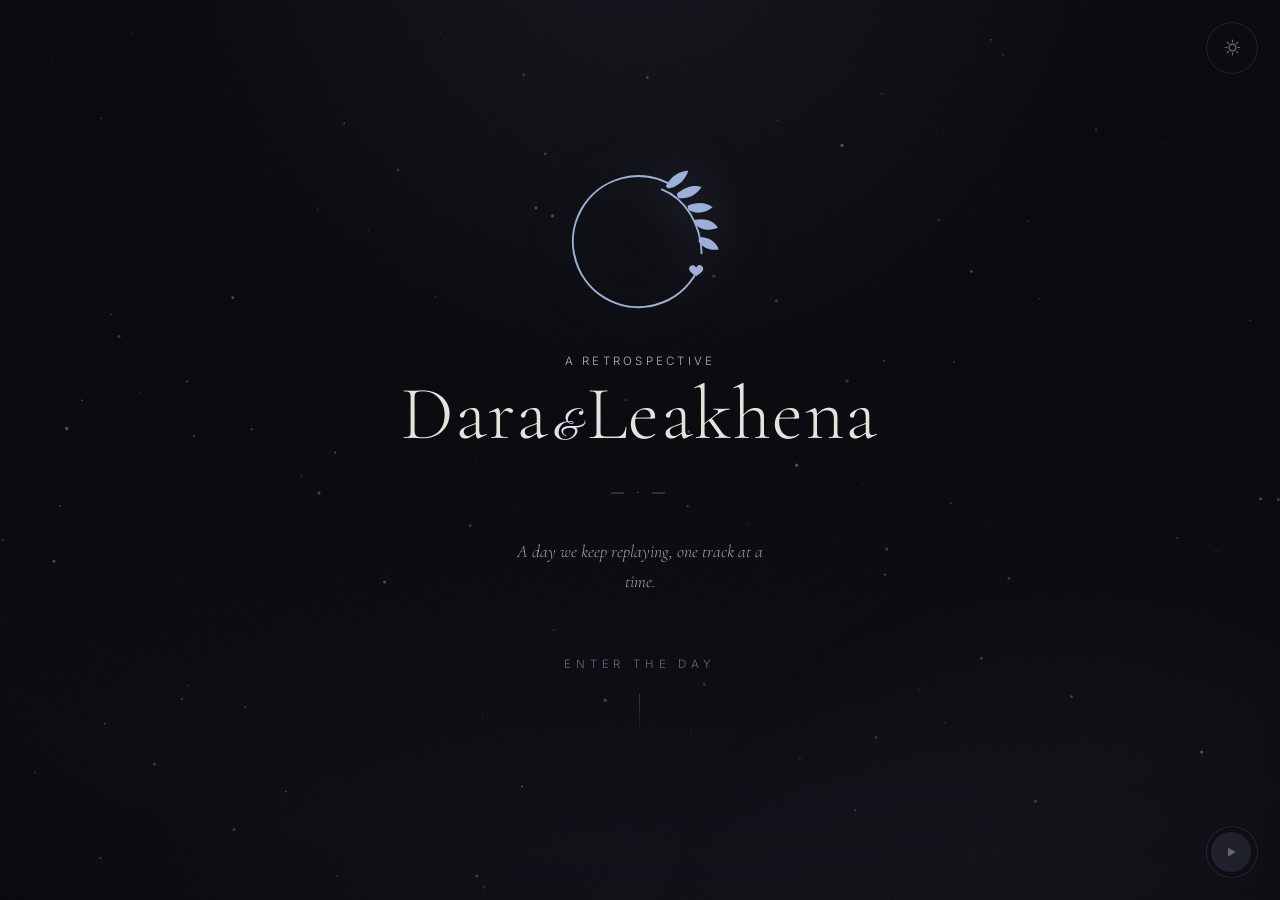
==== studio/index.html @ ae5f7625 "Serve the studio at the clean /studio path - studio/index.html + router support: daraleakhena.com/st" ====
<!DOCTYPE html>
<html lang="en">
<head>
  <meta charset="UTF-8">
  <meta name="viewport" content="width=device-width, initial-scale=1.0">
  <title>Dara &amp; Leakhena — A Wedding Retrospective</title>
  <meta name="description" content="An interactive retrospective of our wedding day — with its own soundtrack.">
  <link rel="preconnect" href="https://fonts.googleapis.com">
  <link rel="preconnect" href="https://fonts.gstatic.com" crossorigin>
  <link href="https://fonts.googleapis.com/css2?family=Cormorant+Garamond:ital,wght@0,300;0,400;0,600;1,400&family=Inter:wght@300;400;500&display=swap" rel="stylesheet">
  <link rel="stylesheet" href="/css/main.css">
  <link rel="icon" href="data:image/svg+xml,<svg xmlns='http://www.w3.org/2000/svg' viewBox='0 0 100 100'><text y='0.9em' font-size='90'>♫</text></svg>">
  <script>
    // apply the saved theme before first paint to avoid a flash
    try {
      const t = localStorage.getItem('dl-theme');
      if (t) document.documentElement.dataset.theme = t;
    } catch {}
  </script>
</head>
<body data-view="office">
  <canvas id="ambient" aria-hidden="true"></canvas>
  <div class="atmosphere" aria-hidden="true">
    <div class="grain"></div>
    <div class="vignette"></div>
  </div>

  <button class="site-theme-toggle" id="theme-toggle" aria-label="Toggle day and night" title="day / night">
    <svg class="st-icon st-sun" viewBox="0 0 24 24" fill="none" stroke="currentColor" stroke-width="1.5" stroke-linecap="round">
      <circle cx="12" cy="12" r="4.2"/>
      <path d="M12 2.8v2.4M12 18.8v2.4M2.8 12h2.4M18.8 12h2.4M5.4 5.4l1.7 1.7M16.9 16.9l1.7 1.7M18.6 5.4l-1.7 1.7M7.1 16.9l-1.7 1.7"/>
    </svg>
    <svg class="st-icon st-moon" viewBox="0 0 24 24" fill="none" stroke="currentColor" stroke-width="1.5" stroke-linecap="round" stroke-linejoin="round">
      <path d="M20 14.5A8.5 8.5 0 0 1 9.5 4a8.5 8.5 0 1 0 10.5 10.5z"/>
    </svg>
  </button>

  <header class="site-head" id="site-head"></header>

  <main id="view" class="view"></main>

  <div id="player-root"></div>

  <script type="module" src="/js/app.js"></script>
</body>
</html>
---- css/main.css ----
/* =========================================================
   Dara & Leakhena — a wedding retrospective
   Styled after "a quiet room": dark, atmospheric, starlit.
   The music toggle is a capsule in the corner, not a bar.
   ========================================================= */

:root {
  --bg:        #08080c;
  --bg-soft:   #0e0e15;
  --ink:       #e7e4de;
  --ink-dim:   #a29fb0;
  --ink-faint: #6b6879;
  --glow:      #9db0d8;   /* dusty periwinkle — retinted per track by js */
  --glow-warm: #c9a9c8;   /* faded violet */
  --brand:     #9db0d8;   /* the monogram's colour on this theme */
  --line:      rgba(157, 176, 216, 0.14);

  --serif: "Cormorant Garamond", Georgia, "Times New Roman", serif;
  --sans:  "Inter", -apple-system, BlinkMacSystemFont, "Segoe UI", sans-serif;
  --script: "Great Vibes", cursive;

  --measure: 40rem;
  --ease: cubic-bezier(0.22, 0.61, 0.36, 1);
}

:root { color-scheme: dark; }

@font-face {
  /* self-hosted so the monogram never depends on an external fetch */
  font-family: "Great Vibes";
  font-style: normal;
  font-weight: 400;
  font-display: swap;
  src: url("../media/fonts/great-vibes.woff2") format("woff2");
}

/* ---------------------------------------------------------
   Light theme — the day at daybreak.
   --------------------------------------------------------- */
html[data-theme="light"] {
  color-scheme: light;
  --bg:        #f4f2ed;
  --bg-soft:   #ecd9d90d;
  --ink:       #26242e;
  --ink-dim:   #4d4b59;
  --ink-faint: #8b8899;
  --glow:      #5b6690;
  --glow-warm: #966b95;
  --brand:     #5b6690;
  --line:      rgba(74, 84, 124, 0.18);
}
html[data-theme="light"] body {
  background:
    radial-gradient(ellipse 100% 60% at 50% 100%, #e7e4ef 0%, #efede7 42%, var(--bg) 100%)
      fixed,
    var(--bg);
}
html[data-theme="light"] body::before {
  background:
    radial-gradient(60vw 60vw at 50% -10%, rgba(91, 102, 144, 0.07), transparent 70%),
    radial-gradient(50vw 50vw at 85% 110%, rgba(150, 107, 149, 0.06), transparent 70%);
}
html[data-theme="light"] #ambient { opacity: 0.5; }
html[data-theme="light"] .grain { opacity: 0.03; }
html[data-theme="light"] .vignette {
  background: radial-gradient(130% 110% at 50% 34%, transparent 55%, rgba(88, 92, 128, 0.13) 100%);
}
html[data-theme="light"] .skiper-toggle,
html[data-theme="light"] .site-theme-toggle {
  background: rgba(255, 255, 255, 0.65);
}
html[data-theme="light"] .sk-knob { background: rgba(91, 102, 144, 0.12); }
html[data-theme="light"] .sk-knob[aria-pressed="true"] { background: rgba(91, 102, 144, 0.2); }
html[data-theme="light"] .sk-mini:hover { background: rgba(91, 102, 144, 0.12); }
html[data-theme="light"] .sk-list { background: rgba(255, 255, 255, 0.85); }
html[data-theme="light"] .sk-li:hover { background: rgba(91, 102, 144, 0.1); }

* { box-sizing: border-box; margin: 0; padding: 0; }

html { scroll-behavior: smooth; }

body {
  background:
    radial-gradient(ellipse 100% 60% at 50% 100%, #100f17 0%, #0a0a10 42%, var(--bg) 100%)
      fixed,
    var(--bg);
  color: var(--ink);
  font-family: var(--sans);
  font-weight: 300;
  line-height: 1.75;
  letter-spacing: 0.01em;
  min-height: 100vh;
  -webkit-font-smoothing: antialiased;
  text-rendering: optimizeLegibility;
  overflow-x: hidden;
}

/* Starfield canvas sits behind everything */
#ambient {
  position: fixed;
  inset: 0;
  width: 100%;
  height: 100%;
  z-index: 0;
  pointer-events: none;
  opacity: 0.62;
}

/* A slow radial breath of light behind content */
body::before {
  content: "";
  position: fixed;
  inset: 0;
  z-index: 0;
  pointer-events: none;
  background:
    radial-gradient(60vw 60vw at 50% -10%, rgba(157,176,216,0.08), transparent 70%),
    radial-gradient(50vw 50vw at 85% 110%, rgba(201,169,200,0.06), transparent 70%);
}

/* ---------------------------------------------------------
   Immersion — film grain, vignette
   --------------------------------------------------------- */
.atmosphere {
  position: fixed;
  inset: 0;
  z-index: 3;
  pointer-events: none;
}
.grain {
  position: absolute;
  inset: -50%;
  background-image: url("data:image/svg+xml,%3Csvg xmlns='http://www.w3.org/2000/svg' width='160' height='160'%3E%3Cfilter id='n'%3E%3CfeTurbulence type='fractalNoise' baseFrequency='0.82' numOctaves='2' stitchTiles='stitch'/%3E%3C/filter%3E%3Crect width='100%25' height='100%25' filter='url(%23n)'/%3E%3C/svg%3E");
  opacity: 0.045;
  animation: grain 0.7s steps(3) infinite;
}
@keyframes grain {
  0%, 100% { transform: translate(0, 0); }
  20% { transform: translate(-6%, 4%); }
  40% { transform: translate(5%, -5%); }
  60% { transform: translate(-4%, -6%); }
  80% { transform: translate(6%, 5%); }
}
.vignette {
  position: absolute;
  inset: 0;
  background: radial-gradient(130% 110% at 50% 34%, transparent 52%, rgba(0, 0, 0, 0.55) 100%);
}

/* Day/night toggle — a small circle in the top-right corner */
.site-theme-toggle {
  position: fixed;
  right: 1.35rem;
  top: 1.35rem;
  z-index: 6;
  width: 52px;
  height: 52px;
  border-radius: 50%;
  border: 1px solid var(--line);
  background: rgba(14, 14, 21, 0.55);
  backdrop-filter: blur(9px);
  -webkit-backdrop-filter: blur(9px);
  color: var(--ink-faint);
  cursor: pointer;
  display: grid;
  place-items: center;
  transition: color 0.4s var(--ease), border-color 0.4s var(--ease), transform 0.4s var(--ease);
}
.site-theme-toggle:hover { color: var(--glow); border-color: rgba(157, 176, 216, 0.4); transform: translateY(-2px); }
.site-theme-toggle:focus-visible { outline: none; box-shadow: 0 0 0 3px rgba(157, 176, 216, 0.25); }
.st-icon { width: 19px; height: 19px; display: block; grid-area: 1 / 1; opacity: 1; transform: none; transition: opacity 0.4s var(--ease), transform 0.5s var(--ease); }
.st-moon { opacity: 0; transform: rotate(-40deg) scale(0.6); }
html[data-theme="light"] .st-sun { opacity: 0; transform: rotate(50deg) scale(0.6); }
html[data-theme="light"] .st-moon { opacity: 1; transform: none; }

/* ---------------------------------------------------------
   The music toggle — a capsule that springs open
   --------------------------------------------------------- */
.skiper-toggle {
  position: fixed;
  right: 1.35rem;
  bottom: 1.35rem;
  z-index: 6;
  height: 52px;
  width: 52px;
  padding: 6px;
  border-radius: 999px;
  border: 1px solid var(--line);
  background: rgba(14, 14, 21, 0.55);
  backdrop-filter: blur(9px);
  -webkit-backdrop-filter: blur(9px);
  cursor: pointer;
  overflow: hidden;
  display: flex;
  align-items: center;
  justify-content: flex-end;
  gap: 8px;
  transition: width 0.55s cubic-bezier(0.34, 1.42, 0.5, 1),
    border-color 0.4s var(--ease), background 0.4s var(--ease);
}
.skiper-toggle:hover,
.skiper-toggle:focus-within,
.skiper-toggle.is-open {
  width: 248px;
  border-color: rgba(157, 176, 216, 0.4);
}
.skiper-toggle.is-playing { border-color: rgba(157, 176, 216, 0.3); }

.sk-reveal { display: flex; align-items: center; gap: 5px; flex: none; opacity: 0; transform: translateX(10px); pointer-events: none; transition: opacity 0.3s var(--ease), transform 0.45s var(--ease); }
.skiper-toggle:hover .sk-reveal,
.skiper-toggle:focus-within .sk-reveal,
.skiper-toggle.is-open .sk-reveal { opacity: 1; transform: none; pointer-events: auto; transition-delay: 0.15s; }

.sk-mini {
  flex: none;
  width: 26px;
  height: 26px;
  padding: 0;
  border: 0;
  border-radius: 50%;
  background: transparent;
  color: var(--ink-faint);
  display: grid;
  place-items: center;
  cursor: pointer;
  transition: color 0.3s var(--ease), background 0.3s var(--ease);
}
.sk-mini:hover { color: var(--ink); background: rgba(157, 176, 216, 0.12); }
.sk-mini:focus-visible { outline: none; box-shadow: 0 0 0 2px rgba(157, 176, 216, 0.3); }
.sk-mini svg { width: 13px; height: 13px; display: block; }

.sk-title-wrap {
  width: 88px;
  overflow: hidden;
  white-space: nowrap;
  -webkit-mask-image: linear-gradient(90deg, transparent, #000 12%, #000 88%, transparent);
  mask-image: linear-gradient(90deg, transparent, #000 12%, #000 88%, transparent);
}
.sk-ticker { display: inline-flex; white-space: nowrap; will-change: transform; }
.sk-ticker.is-scrolling { animation: sk-ticker var(--sk-dur, 10s) linear infinite; }
.sk-title {
  display: inline-block;
  padding: 0 18px 0 8px;
  font-size: 0.7rem;
  letter-spacing: 0.14em;
  color: var(--ink-dim);
  white-space: nowrap;
}
@keyframes sk-ticker {
  from { transform: translateX(0); }
  to { transform: translateX(var(--sk-loop, -100px)); }
}

.sk-knob { flex: none; width: 40px; height: 40px; padding: 0; border: 0; border-radius: 50%; background: rgba(157, 176, 216, 0.12); display: grid; place-items: center; color: var(--ink-faint); cursor: pointer; transition: color 0.4s var(--ease), background 0.4s var(--ease); }
.skiper-toggle:hover .sk-knob { color: var(--ink); }
.sk-knob:focus-visible { outline: none; box-shadow: 0 0 0 2px rgba(157, 176, 216, 0.3); }
.sk-knob[aria-pressed="true"] { color: var(--glow); background: rgba(157, 176, 216, 0.2); }
.sk-play { width: 14px; height: 14px; fill: currentColor; }
.sk-knob[aria-pressed="true"] .sk-play { display: none; }
.sk-eq { display: none; align-items: center; gap: 2.5px; height: 14px; }
.sk-knob[aria-pressed="true"] .sk-eq { display: flex; }
.sk-eq i { width: 2.5px; height: 5px; border-radius: 2px; background: currentColor; animation: sk-eq 1.05s ease-in-out infinite; }
.sk-eq i:nth-child(2) { animation-delay: 0.18s; }
.sk-eq i:nth-child(3) { animation-delay: 0.36s; }
@keyframes sk-eq { 0%, 100% { height: 5px; } 50% { height: 13px; } }

/* the soundtrack list — a small glass panel beside the capsule */
.sk-list {
  position: fixed;
  right: calc(1.35rem + 52px + 0.75rem);
  bottom: 1.35rem;
  z-index: 7;
  width: min(15rem, calc(100vw - 1.35rem - 52px - 2rem));
  max-height: 17rem;
  overflow-y: auto;
  padding: 0.4rem;
  border-radius: 18px;
  border: 1px solid var(--line);
  background: rgba(14, 14, 21, 0.82);
  backdrop-filter: blur(14px);
  -webkit-backdrop-filter: blur(14px);
  opacity: 0;
  transform: translateY(10px);
  pointer-events: none;
  transition: opacity 0.35s var(--ease), transform 0.45s var(--ease);
}
.sk-list.is-open { opacity: 1; transform: none; pointer-events: auto; }
.sk-li {
  display: flex;
  align-items: center;
  gap: 0.55rem;
  width: 100%;
  padding: 0.5rem 0.65rem;
  border: 0;
  border-radius: 12px;
  background: transparent;
  color: var(--ink-dim);
  font-family: inherit;
  font-size: 0.72rem;
  letter-spacing: 0.08em;
  text-align: left;
  cursor: pointer;
  transition: color 0.3s var(--ease), background 0.3s var(--ease);
}
.sk-li:hover { color: var(--ink); background: rgba(157, 176, 216, 0.1); }
.sk-li:focus-visible { outline: none; box-shadow: 0 0 0 2px rgba(157, 176, 216, 0.3); }
.sk-li.is-current { color: var(--glow); }
.sk-li-mark { flex: none; width: 16px; font-size: 0.62rem; letter-spacing: 0.1em; color: var(--ink-faint); display: grid; place-items: center; }
.sk-li.is-current .sk-li-mark { color: var(--glow); }
.sk-li-dot { width: 5px; height: 5px; border-radius: 50%; background: currentColor; box-shadow: 0 0 8px currentColor; }
.sk-li-title { flex: 1; white-space: nowrap; overflow: hidden; text-overflow: ellipsis; }

/* ---------------------------------------------------------
   Layout
   --------------------------------------------------------- */
.wrap {
  position: relative;
  z-index: 1;
  max-width: var(--measure);
  margin: 0 auto;
  padding: clamp(2rem, 6vw, 5rem) clamp(1.5rem, 5vw, 2rem);
}
.wrap--wide { max-width: 56rem; }

/* ---------------------------------------------------------
   Header / navigation
   --------------------------------------------------------- */
.site-head {
  position: relative;
  z-index: 2;
  display: flex;
  align-items: center;
  justify-content: space-between;
  gap: 1.5rem;
  max-width: 56rem;
  margin: 0 auto;
  padding: clamp(1.5rem, 4vw, 2.5rem) clamp(1.5rem, 5vw, 2rem) 0;
  flex-wrap: wrap;
}
@media (max-width: 1080px) {
  .site-head { padding-right: calc(52px + 2.1rem); }
}
.site-head a { text-decoration: none; }

.mark {
  display: inline-flex;
  align-items: center;
  gap: 0.7rem;
  font-family: var(--serif);
  font-size: 1.25rem;
  letter-spacing: 0.04em;
  color: var(--ink);
  transition: color 0.4s var(--ease);
}
.mark:hover { color: var(--glow); }
.mark .logo-mark { flex: none; }

.nav {
  display: flex;
  gap: clamp(1rem, 3vw, 1.75rem);
  font-size: 0.82rem;
  letter-spacing: 0.14em;
  text-transform: lowercase;
}
.nav a {
  color: var(--ink-faint);
  position: relative;
  padding-bottom: 0.2rem;
  transition: color 0.4s var(--ease);
}
.nav a::after {
  content: "";
  position: absolute;
  left: 0; bottom: 0;
  width: 100%;
  height: 1px;
  background: var(--glow);
  transform: scaleX(0);
  transform-origin: left;
  transition: transform 0.5s var(--ease);
}
.nav a:hover,
.nav a.is-active { color: var(--ink); }
.nav a:hover::after,
.nav a.is-active::after { transform: scaleX(1); }

/* ---------------------------------------------------------
   Logo mark (inline SVG; swap js/ui/logo.js for the real file)
   --------------------------------------------------------- */
.logo-mark { color: var(--brand); overflow: visible; }
.home-logo {
  display: block;
  margin: 0 auto 1.8rem;
  filter: drop-shadow(0 0 26px rgba(157, 176, 216, 0.3));
}

/* ---------------------------------------------------------
   Typography
   --------------------------------------------------------- */
h1, h2, h3 {
  font-family: var(--serif);
  font-weight: 400;
  line-height: 1.15;
  letter-spacing: 0.005em;
}
.title {
  font-size: clamp(2.6rem, 8vw, 4.75rem);
  font-weight: 300;
  letter-spacing: 0.02em;
  color: var(--ink);
}
.title .amp { font-family: var(--script); font-size: 0.55em; color: var(--glow); padding: 0 0.12em; }
.subtitle {
  font-family: var(--sans);
  font-size: 0.8rem;
  letter-spacing: 0.32em;
  text-transform: uppercase;
  color: var(--ink-faint);
  margin-top: 1.25rem;
}
.lede {
  font-family: var(--serif);
  font-size: clamp(1.35rem, 3.5vw, 1.75rem);
  line-height: 1.5;
  color: var(--ink-dim);
  font-style: italic;
}
.eyebrow {
  font-size: 0.72rem;
  letter-spacing: 0.28em;
  text-transform: uppercase;
  color: var(--glow);
  opacity: 0.8;
}
p { color: var(--ink-dim); }
p + p { margin-top: 1.25rem; }
a { color: var(--glow); }

/* ---------------------------------------------------------
   Home / portal — the whole screen is the door
   --------------------------------------------------------- */
.portal {
  position: relative;
  z-index: 1;
  min-height: 100vh;
  display: flex;
  flex-direction: column;
  align-items: center;
  justify-content: center;
  text-align: center;
  padding: 2rem;
}
.splash { text-decoration: none; color: inherit; cursor: pointer; background: none; border: 0; font: inherit; }
.splash .subtitle { margin-top: 1.5rem; }
.splash-epigraph {
  margin-top: 2rem;
  font-family: var(--serif);
  font-style: italic;
  font-size: 1.1rem;
  color: var(--ink-dim);
  max-width: 34ch;
  margin-inline: auto;
}
.splash-enter {
  margin-top: 3.5rem;
  font-size: 0.72rem;
  letter-spacing: 0.42em;
  text-transform: uppercase;
  color: var(--ink-faint);
  transition: color 0.6s var(--ease), letter-spacing 0.6s var(--ease);
}
.splash-enter::after {
  content: "";
  display: block;
  width: 1px;
  height: 2.5rem;
  margin: 1.25rem auto 0;
  background: linear-gradient(var(--ink-faint), transparent);
  opacity: 0.5;
}
.splash:hover .splash-enter { color: var(--glow); letter-spacing: 0.5em; }

/* ---------------------------------------------------------
   The retrospective — chapters of the day
   --------------------------------------------------------- */
.story { position: relative; z-index: 1; max-width: 68rem; margin: 0 auto; padding: 3rem clamp(1.5rem, 5vw, 2rem) 6rem; }
.story-head { text-align: center; margin: 3rem 0 6rem; }
.story-head h2 { font-size: clamp(2.2rem, 5.5vw, 3.4rem); font-weight: 300; color: var(--ink); }
.story-lede { font-family: var(--serif); font-style: italic; color: var(--ink-dim); margin-top: 1rem; font-size: 1.05rem; }

.story-rail {
  position: fixed; right: 1.35rem; top: 50%;
  transform: translateY(-50%);
  z-index: 5;
  display: flex; flex-direction: column; gap: 0.9rem;
}
.rail-dot {
  width: 26px; height: 26px;
  display: grid; place-items: center;
  font-size: 0.55rem; letter-spacing: 0.08em;
  color: var(--ink-faint);
  border: 1px solid var(--line);
  border-radius: 50%;
  text-decoration: none;
  transition: all 0.4s var(--ease);
}
.rail-dot:hover { color: var(--ink); }
.rail-dot.is-active { border-color: var(--glow); color: var(--glow); box-shadow: 0 0 14px rgba(157, 176, 216, 0.35); }

.chapter {
  display: grid;
  grid-template-columns: minmax(260px, 5fr) 7fr;
  gap: 3.5rem;
  align-items: start;
  padding: 5rem 0;
  border-top: 1px solid var(--line);
  opacity: 0;
  transform: translateY(14px);
  transition: opacity 1.1s var(--ease), transform 1.1s var(--ease);
}
.chapter.is-in { opacity: 1; transform: none; }
.chapter:nth-child(even) .ch-text { order: 2; }

.ch-index { font-size: 0.68rem; letter-spacing: 0.28em; text-transform: uppercase; color: var(--glow); opacity: 0.85; }
.ch-title { font-size: clamp(1.8rem, 3.6vw, 2.5rem); color: var(--ink); margin: 0.7rem 0 1rem; }
.ch-line { font-family: var(--serif); font-style: italic; font-size: 1.15rem; color: var(--ink-dim); margin-bottom: 1rem; }
.ch-body { font-size: 0.95rem; color: var(--ink-faint); max-width: 44ch; }

.ch-photos {
  display: grid;
  grid-template-columns: repeat(2, 1fr);
  grid-auto-rows: 150px;
  grid-auto-flow: dense;
  gap: 0.9rem;
}
.cell {
  position: relative;
  overflow: hidden;
  background: var(--bg-soft);
  border: 1px solid var(--line);
  border-radius: 6px;
  transition: transform 0.45s var(--ease), border-color 0.45s var(--ease), box-shadow 0.45s var(--ease);
  will-change: transform;
}
.cell:hover {
  border-color: rgba(157, 176, 216, 0.45);
  box-shadow: 0 18px 50px -18px rgba(0, 0, 0, 0.8);
}
.cell-tall { grid-row: span 2; }
.cell-wide { grid-column: span 2; }
.cell img { width: 100%; height: 100%; object-fit: cover; filter: saturate(0.85) contrast(1.05); }
.cell-empty {
  height: 100%;
  display: grid; place-items: center;
  color: var(--ink-faint);
  opacity: 0.5;
  font-size: 1.4rem;
}
.cell figcaption {
  position: absolute; left: 0; right: 0; bottom: 0;
  padding: 1.6rem 0.8rem 0.6rem;
  font-size: 0.68rem;
  letter-spacing: 0.1em;
  color: var(--ink-dim);
  background: linear-gradient(to top, rgba(8, 8, 12, 0.92), transparent);
  opacity: 0;
  transition: opacity 0.35s var(--ease);
}
.cell:hover figcaption { opacity: 1; }

.story-end {
  text-align: center;
  padding: 6rem 0 2rem;
  font-family: var(--serif);
  font-style: italic;
  color: var(--ink-faint);
  font-size: 1.1rem;
}

/* ---------------------------------------------------------
   The office — the couple's back room, not on the nav
   --------------------------------------------------------- */
.office { position: relative; z-index: 1; max-width: 56rem; margin: 0 auto; padding: 3rem clamp(1.5rem, 5vw, 2rem) 6rem; }
.office-head { text-align: center; margin: 2.5rem 0 3.5rem; }
.office-head h2 { font-size: clamp(2rem, 5vw, 3rem); font-weight: 300; color: var(--ink); }

.gate {
  max-width: 22rem;
  margin: 18vh auto 0;
  text-align: center;
}
.gate input {
  width: 100%;
  margin-top: 1.5rem;
  padding: 0.85rem 1.1rem;
  font: inherit;
  font-size: 0.9rem;
  letter-spacing: 0.08em;
  color: var(--ink);
  background: var(--bg-soft);
  border: 1px solid var(--line);
  border-radius: 8px;
  text-align: center;
}
.gate input:focus { outline: none; border-color: var(--glow); }
.gate .gate-err { margin-top: 0.8rem; font-size: 0.75rem; color: var(--glow-warm); opacity: 0; transition: opacity 0.3s; }
.gate .gate-err.is-on { opacity: 1; }

.desk {
  border: 1px solid var(--line);
  border-radius: 10px;
  background: linear-gradient(180deg, rgba(157,176,216,0.03), transparent);
  overflow: hidden;
}
.studio-vis { width: 100%; height: 300px; display: block; }
.desk-panel {
  display: grid;
  grid-template-columns: 1fr auto;
  gap: 2rem;
  align-items: end;
  padding: 1.6rem;
  border-top: 1px solid var(--line);
}
.faders { display: flex; gap: 1.8rem; flex-wrap: wrap; }
.fader { display: flex; flex-direction: column; align-items: center; gap: 0.7rem; width: 64px; }
.fader-meter {
  width: 3px; height: 80px;
  background: var(--line);
  border-radius: 2px;
  overflow: hidden;
  display: flex; align-items: flex-end;
}
.fader-meter i { display: block; width: 100%; height: 0%; background: var(--glow); transition: height 0.18s var(--ease); }
.fader input[type="range"] {
  writing-mode: vertical-lr;
  direction: rtl;
  width: 22px; height: 100px;
  accent-color: var(--glow);
  cursor: grab;
}
.fader-name { font-size: 0.6rem; letter-spacing: 0.2em; text-transform: uppercase; color: var(--ink-faint); }
.desk-side { display: flex; flex-direction: column; gap: 0.7rem; max-width: 220px; }
.desk-tip { font-size: 0.72rem; line-height: 1.6; color: var(--ink-faint); }

.btn {
  font: inherit;
  font-size: 0.72rem;
  letter-spacing: 0.18em;
  text-transform: lowercase;
  color: var(--ink-dim);
  background: transparent;
  padding: 0.6rem 1.2rem;
  border: 1px solid var(--line);
  border-radius: 100px;
  cursor: pointer;
  transition: color 0.4s var(--ease), border-color 0.4s var(--ease), transform 0.4s var(--ease);
}
.btn:hover { color: var(--ink); border-color: rgba(157, 176, 216, 0.4); transform: translateY(-2px); }
.btn-primary { color: var(--glow); border-color: rgba(157, 176, 216, 0.35); }

.office-wall { margin-top: 4rem; }
.office-wall h3 { font-size: 1.7rem; color: var(--ink); }
.wall-lede { font-family: var(--serif); font-style: italic; color: var(--ink-dim); margin: 0.4rem 0 1.4rem; }
.wall-notes { display: grid; grid-template-columns: repeat(auto-fill, minmax(230px, 1fr)); gap: 1rem; }
.note {
  position: relative;
  background: var(--bg-soft);
  border: 1px solid var(--line);
  border-radius: 8px;
  padding: 1rem 1.1rem;
}
.note p { font-family: var(--serif); font-size: 1rem; line-height: 1.5; color: var(--ink-dim); }
.note span { display: block; margin-top: 0.6rem; font-size: 0.66rem; letter-spacing: 0.14em; color: var(--ink-faint); }
.note .note-del {
  position: absolute; top: 0.4rem; right: 0.4rem;
  width: 24px; height: 24px;
  border: 0; border-radius: 50%;
  background: transparent;
  color: var(--ink-faint);
  font-size: 0.85rem;
  cursor: pointer;
  opacity: 0;
  transition: opacity 0.3s, color 0.3s;
}
.note:hover .note-del { opacity: 1; }
.note .note-del:hover { color: var(--glow-warm); }
.wall-empty { color: var(--ink-faint); font-style: italic; font-family: var(--serif); }
.wall-form { display: grid; gap: 0.8rem; max-width: 480px; margin-bottom: 2rem; }
.wall-form input, .wall-form textarea {
  font: inherit; font-size: 0.85rem;
  color: var(--ink);
  background: var(--bg-soft);
  border: 1px solid var(--line);
  border-radius: 8px;
  padding: 0.8rem 1rem;
  resize: vertical;
}
.wall-form textarea { min-height: 90px; }
.wall-form input:focus, .wall-form textarea:focus { outline: none; border-color: var(--glow); }
.wall-form button { justify-self: start; }

/* ---------------------------------------------------------
   View shell, reveal, misc
   --------------------------------------------------------- */
.view { opacity: 0; transition: opacity 0.55s var(--ease); }
.view.view-in { opacity: 1; }

.back {
  display: inline-block;
  margin-top: 3rem;
  font-size: 0.78rem;
  letter-spacing: 0.14em;
  text-transform: lowercase;
  color: var(--ink-faint);
  text-decoration: none;
  transition: color 0.4s var(--ease);
}
.back:hover { color: var(--glow); }
.back::before { content: "← "; }

::selection { background: var(--glow); color: var(--bg); }
img { max-width: 100%; display: block; }

@media (max-width: 820px) {
  .chapter { grid-template-columns: 1fr; gap: 2rem; padding: 4rem 0; }
  .chapter:nth-child(even) .ch-text { order: 0; }
  .story-rail { display: none; }
  .desk-panel { grid-template-columns: 1fr; }
  .studio-vis { height: 220px; }
}

@media (prefers-reduced-motion: reduce) {
  * { animation: none !important; transition: none !important; }
  html { scroll-behavior: auto; }
  .chapter, .view { opacity: 1; transform: none; }
}
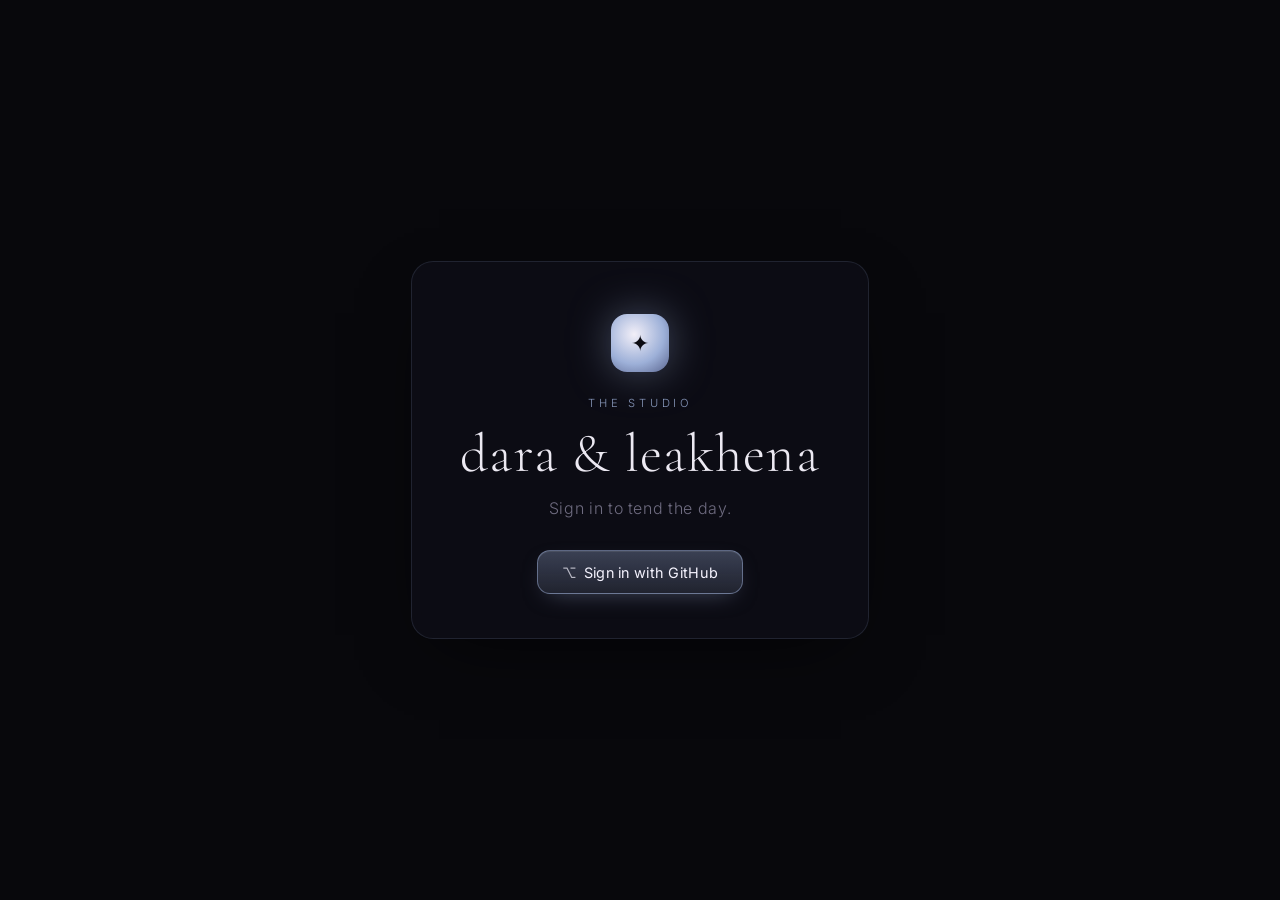
==== commit 1e579ec3: "Rebuild /studio as a real back office, modelled on a quiet room's studio - Studio SPA at /studio: Gi" ====
--- a/studio/index.html
+++ b/studio/index.html
@@ -1,46 +1,189 @@
-<!DOCTYPE html>
+<!doctype html>
 <html lang="en">
 <head>
-  <meta charset="UTF-8">
-  <meta name="viewport" content="width=device-width, initial-scale=1.0">
-  <title>Dara &amp; Leakhena — A Wedding Retrospective</title>
-  <meta name="description" content="An interactive retrospective of our wedding day — with its own soundtrack.">
-  <link rel="preconnect" href="https://fonts.googleapis.com">
-  <link rel="preconnect" href="https://fonts.gstatic.com" crossorigin>
-  <link href="https://fonts.googleapis.com/css2?family=Cormorant+Garamond:ital,wght@0,300;0,400;0,600;1,400&family=Inter:wght@300;400;500&display=swap" rel="stylesheet">
-  <link rel="stylesheet" href="/css/main.css">
-  <link rel="icon" href="data:image/svg+xml,<svg xmlns='http://www.w3.org/2000/svg' viewBox='0 0 100 100'><text y='0.9em' font-size='90'>♫</text></svg>">
+  <meta charset="utf-8" />
+  <meta name="viewport" content="width=device-width, initial-scale=1.0, viewport-fit=cover" />
+  <meta name="robots" content="noindex" />
+  <title>Studio — Dara &amp; Leakhena</title>
+  <link rel="icon" href="data:image/svg+xml,<svg xmlns='http://www.w3.org/2000/svg' viewBox='0 0 100 100'><text y='0.9em' font-size='90'>♫</text></svg>" />
+  <link rel="preconnect" href="https://fonts.googleapis.com" />
+  <link rel="preconnect" href="https://fonts.gstatic.com" crossorigin />
+  <link href="https://fonts.googleapis.com/css2?family=Cormorant+Garamond:ital,wght@0,300;0,400;1,400&family=Inter:wght@300;400;500&display=swap" rel="stylesheet" />
+  <!-- Rich Markdown editor — served from this site so no blocker or CDN
+       outage can take the writing tool away -->
+  <link rel="stylesheet" href="/studio/vendor/toastui-editor.css?v=1" />
+  <link rel="stylesheet" href="/studio/vendor/toastui-editor-dark.css?v=1" />
+  <link rel="stylesheet" href="/studio/studio.css?v=1" />
   <script>
-    // apply the saved theme before first paint to avoid a flash
-    try {
-      const t = localStorage.getItem('dl-theme');
-      if (t) document.documentElement.dataset.theme = t;
-    } catch {}
+    try { document.documentElement.dataset.theme = localStorage.getItem("dl_studio_theme") || "dark"; } catch (e) {}
   </script>
 </head>
-<body data-view="office">
-  <canvas id="ambient" aria-hidden="true"></canvas>
-  <div class="atmosphere" aria-hidden="true">
+<body>
+  <div class="studio-bg" aria-hidden="true">
+    <div class="glow glow-a"></div>
+    <div class="glow glow-b"></div>
     <div class="grain"></div>
-    <div class="vignette"></div>
   </div>
 
-  <button class="site-theme-toggle" id="theme-toggle" aria-label="Toggle day and night" title="day / night">
-    <svg class="st-icon st-sun" viewBox="0 0 24 24" fill="none" stroke="currentColor" stroke-width="1.5" stroke-linecap="round">
-      <circle cx="12" cy="12" r="4.2"/>
-      <path d="M12 2.8v2.4M12 18.8v2.4M2.8 12h2.4M18.8 12h2.4M5.4 5.4l1.7 1.7M16.9 16.9l1.7 1.7M18.6 5.4l-1.7 1.7M7.1 16.9l-1.7 1.7"/>
-    </svg>
-    <svg class="st-icon st-moon" viewBox="0 0 24 24" fill="none" stroke="currentColor" stroke-width="1.5" stroke-linecap="round" stroke-linejoin="round">
-      <path d="M20 14.5A8.5 8.5 0 0 1 9.5 4a8.5 8.5 0 1 0 10.5 10.5z"/>
-    </svg>
-  </button>
+  <!-- ===================== LOGIN ===================== -->
+  <section id="login" class="login">
+    <div class="login-card">
+      <div class="login-mark">✦</div>
+      <p class="eyebrow">the studio</p>
+      <h1>dara &amp; leakhena</h1>
+      <p class="login-sub">Sign in to tend the day.</p>
+      <button id="login-btn" class="btn btn-primary btn-lg">
+        <span class="gh-glyph">⌥</span> Sign in with GitHub
+      </button>
+      <p id="login-error" class="login-error" hidden></p>
+    </div>
+  </section>
 
-  <header class="site-head" id="site-head"></header>
+  <!-- ===================== APP ===================== -->
+  <div id="app" class="app" hidden>
+    <aside class="sidebar">
+      <div class="brand">
+        <span class="brand-mark">✦</span>
+        <span class="brand-name">dara &amp; leakhena<small>STUDIO</small></span>
+      </div>
 
-  <main id="view" class="view"></main>
+      <nav class="nav">
+        <button class="nav-item is-active" data-view="write">
+          <span class="nav-ico">✎</span> Write
+        </button>
+        <button class="nav-item" data-view="list">
+          <span class="nav-ico">▤</span> Chapters
+        </button>
+        <button class="nav-item" data-view="sound">
+          <span class="nav-ico">♪</span> Soundtrack
+        </button>
+        <button class="nav-item" data-view="site">
+          <span class="nav-ico">▦</span> Site
+        </button>
+      </nav>
 
-  <div id="player-root"></div>
+      <a class="nav-back" href="/">← Back to the day</a>
 
-  <script type="module" src="/js/app.js"></script>
+      <div class="user">
+        <img id="user-avatar" class="user-avatar" alt="" />
+        <div class="user-meta">
+          <strong id="user-name">…</strong>
+          <span>Author</span>
+        </div>
+        <button id="logout" class="user-logout" title="Sign out">⇥</button>
+      </div>
+    </aside>
+
+    <main class="stage">
+      <header class="topbar">
+        <div class="crumb">STUDIO <span>/</span> <em id="crumb">Write</em></div>
+        <div class="topbar-actions">
+          <span id="save-status" class="save-status"></span>
+          <button id="theme-toggle" class="btn btn-ghost theme-btn" title="Switch theme" aria-label="Switch between light and dark theme">☀</button>
+          <button id="new-btn" class="btn btn-ghost">＋ New chapter</button>
+        </div>
+      </header>
+
+      <!-- ---------- WRITE (chapter editor) ---------- -->
+      <section id="view-write" class="view view-write">
+        <div class="editor-col">
+          <div class="card">
+            <textarea id="f-title" class="input-title" rows="1" placeholder="Chapter title"></textarea>
+            <textarea id="f-line" class="input-sub" rows="1" placeholder="The line — one italic sentence under the title"></textarea>
+            <div id="editor"></div>
+          </div>
+        </div>
+
+        <aside class="organize">
+          <div class="card">
+            <h3 class="panel-title">Organize</h3>
+
+            <label class="field">
+              <span>Time of day</span>
+              <input id="f-time" placeholder="15:32" />
+            </label>
+
+            <div class="field">
+              <span>Photos</span>
+              <div id="photo-grid" class="gallery-grid"></div>
+              <div class="cover-actions" style="margin-top:0.6rem;">
+                <button id="photo-btn" class="btn btn-soft">Add photos</button>
+              </div>
+              <input type="file" id="photo-file" accept="image/*" multiple hidden />
+            </div>
+          </div>
+
+          <div class="card publish-card">
+            <button id="publish-btn" class="btn btn-primary btn-block">Publish</button>
+            <button id="delete-btn" class="btn btn-danger btn-block" hidden>Delete chapter</button>
+            <p class="muted" style="margin:0.4rem 0 0; font-size:0.72rem;">
+              Publishing commits to the site — live in about a minute.
+            </p>
+          </div>
+        </aside>
+      </section>
+
+      <!-- ---------- CHAPTERS (list) ---------- -->
+      <section id="view-list" class="view view-list" hidden>
+        <div class="card">
+          <div class="list-head">
+            <h3 class="panel-title">Chapters</h3>
+            <button class="btn btn-ghost" id="list-new">＋ New chapter</button>
+          </div>
+          <p class="muted" style="margin: -0.5rem 0 1.25rem;">
+            The day, in order. The order here is the order on the site —
+            and the soundtrack follows it.
+          </p>
+          <div id="post-list" class="post-list"><p class="muted">Loading…</p></div>
+          <button class="btn btn-primary" id="order-save" style="margin-top: 1.5rem;" hidden>Save order</button>
+        </div>
+      </section>
+
+      <!-- ---------- SOUNDTRACK ---------- -->
+      <section id="view-sound" class="view view-sound" hidden>
+        <div class="card">
+          <div class="list-head">
+            <h3 class="panel-title">Soundtrack</h3>
+            <span>
+              <button class="btn btn-ghost" id="track-synth">＋ Generative track</button>
+              <button class="btn btn-ghost" id="track-add">＋ Upload track</button>
+            </span>
+            <input type="file" id="track-file" accept="audio/*" hidden />
+          </div>
+          <p class="muted" style="margin: -0.5rem 0 1.25rem;">
+            The capsule player plays these in order. A track without a file
+            improvises in its chosen mood; link a track to a chapter and it
+            cues when that chapter scrolls into view.
+          </p>
+          <div id="track-list" class="track-list"><p class="muted">Loading…</p></div>
+          <button class="btn btn-primary" id="track-save" style="margin-top: 1.5rem;">Save soundtrack</button>
+        </div>
+      </section>
+
+      <!-- ---------- SITE ---------- -->
+      <section id="view-site" class="view view-pages" hidden>
+        <div class="card">
+          <div class="list-head"><h3 class="panel-title">The site</h3></div>
+          <div class="pg-meta">
+            <label class="field"><span>First name</span><input id="s-one" placeholder="Dara" /></label>
+            <label class="field"><span>Second name</span><input id="s-two" placeholder="Leakhena" /></label>
+          </div>
+          <div class="pg-meta">
+            <label class="field"><span>Wedding date (as shown)</span><input id="s-date" placeholder="14 February 2026" /></label>
+            <label class="field"><span>Place</span><input id="s-place" placeholder="Phnom Penh" /></label>
+          </div>
+          <label class="field"><span>Epigraph (the line on the front door)</span><input id="s-epigraph" /></label>
+        </div>
+        <div class="card publish-card" style="margin-top: 1.3rem;">
+          <button id="site-save" class="btn btn-primary btn-block">Publish changes</button>
+        </div>
+      </section>
+    </main>
+  </div>
+
+  <div id="toast" class="toast" hidden></div>
+
+  <script src="/studio/vendor/toastui-editor.min.js?v=1"></script>
+  <script src="/studio/app.js?v=1"></script>
 </body>
 </html>
--- a/studio/vendor/toastui-editor-dark.css
+++ b/studio/vendor/toastui-editor-dark.css
@@ -0,0 +1,474 @@
+@charset "utf-8";
+.toastui-editor-dark.toastui-editor-defaultUI {
+  border-color: #494c56;
+  color: #eee;
+}
+
+.toastui-editor-dark .toastui-editor-md-container,
+.toastui-editor-dark .toastui-editor-ww-container {
+  background-color: #121212;
+}
+
+.toastui-editor-dark .toastui-editor-defaultUI-toolbar {
+  background-color: #232428;
+  border-bottom-color: #303238;
+}
+
+.toastui-editor-dark .toastui-editor-toolbar-icons {
+  background-position-y: -49px;
+  border-color: #232428;
+}
+
+.toastui-editor-dark .toastui-editor-toolbar-icons:not(:disabled):hover {
+  background-color: #36383f;
+  border-color: #36383f;
+}
+
+.toastui-editor-dark .toastui-editor-toolbar-divider {
+  background-color: #303238;
+}
+
+.toastui-editor-dark .toastui-editor-tooltip {
+  background-color: #535662;
+}
+
+.toastui-editor-dark .toastui-editor-tooltip .arrow {
+  background-color: #535662;
+}
+
+.toastui-editor-dark .toastui-editor-defaultUI-toolbar .scroll-sync::before {
+  color: #8f939f;
+}
+
+.toastui-editor-dark .toastui-editor-defaultUI-toolbar .scroll-sync.active::before {
+  color: #67ccff;
+}
+
+.toastui-editor-dark .toastui-editor-defaultUI-toolbar .switch {
+  background-color: #2b4455;
+}
+
+.toastui-editor-dark .toastui-editor-defaultUI-toolbar input:checked + .switch {
+  background-color: #2b4455;
+}
+
+.toastui-editor-dark .toastui-editor-defaultUI-toolbar .switch::before {
+  background-color: #8f939f;
+}
+
+.toastui-editor-dark .toastui-editor-defaultUI-toolbar input:checked + .switch::before {
+  background-color: #67ccff;
+}
+
+.toastui-editor-dark .toastui-editor-main .toastui-editor-md-splitter {
+  background-color: #303238;
+}
+
+.toastui-editor-dark .toastui-editor-mode-switch {
+  border-top-color: #393b42;
+  background-color: #121212;
+}
+
+.toastui-editor-dark .toastui-editor-mode-switch .tab-item {
+  border-color: #393b42;
+  background-color: #232428;
+  color: #757a86;
+}
+
+.toastui-editor-dark .toastui-editor-mode-switch .tab-item.active {
+  border-top-color: #121212;
+  background-color: #121212;
+  color: #eee;
+}
+
+.toastui-editor-dark .toastui-editor-popup,
+.toastui-editor-dark .toastui-editor-context-menu {
+  background-color: #121212;
+  box-shadow: 0 2px 4px 0 rgba(0, 0, 0, 0.08);
+  border-color: #494c56;
+}
+
+.toastui-editor-dark .toastui-editor-popup-add-heading ul li:hover {
+  background-color: #36383f;
+}
+
+.toastui-editor-dark .toastui-editor-popup-body label {
+  color: #9a9da3;
+}
+
+.toastui-editor-dark .toastui-editor-popup-body input[type='text'] {
+  background-color: transparent;
+  color: #eee;
+  border-color: #303238;
+}
+
+.toastui-editor-dark .toastui-editor-popup-body input[type='text']:focus {
+  outline-color: #67ccff;
+}
+
+.toastui-editor-dark .toastui-editor-popup-body input[type='text'].disabled {
+  color: #969aa5;
+  border-color: #303238;
+  background-color: rgba(48, 50, 56, 0.4);
+}
+
+.toastui-editor-dark .toastui-editor-popup-add-image .toastui-editor-tabs .tab-item {
+  border-bottom-color: #292e37;
+  color: #eee;
+}
+
+.toastui-editor-dark .toastui-editor-popup-add-image .toastui-editor-tabs .tab-item:hover {
+  border-bottom-color: #3c424d;
+}
+
+.toastui-editor-dark .toastui-editor-popup-add-image .toastui-editor-tabs .tab-item.active {
+  color: #67ccff;
+  border-bottom-color: #67ccff;
+}
+
+.toastui-editor-dark .toastui-editor-popup-body .toastui-editor-file-name {
+  border-color: #303238;
+  color: #eee;
+}
+
+.toastui-editor-dark .toastui-editor-popup-body .toastui-editor-file-select-button {
+  border-color: #303238;
+  background-color: #232428;
+  color: #eee;
+}
+
+.toastui-editor-dark .toastui-editor-popup-body .toastui-editor-file-select-button:hover {
+  border-color: #494c56;
+}
+
+.toastui-editor-dark.toastui-editor-defaultUI .toastui-editor-close-button {
+  color: #eee;
+  border-color: #303238;
+  background-color: #232428;
+}
+
+.toastui-editor-dark.toastui-editor-defaultUI .toastui-editor-close-button:hover {
+  border-color: #494c56;
+}
+
+.toastui-editor-dark.toastui-editor-defaultUI .toastui-editor-ok-button {
+  color: #121212;
+  background-color: #67ccff;
+}
+
+.toastui-editor-dark.toastui-editor-defaultUI .toastui-editor-ok-button:hover {
+  color: #121212;
+  background-color: #32baff;
+}
+
+.toastui-editor-dark .toastui-editor-popup-add-table .toastui-editor-table-cell {
+  border-color: #303238;
+  background-color: #121212;
+}
+
+.toastui-editor-dark .toastui-editor-popup-add-table .toastui-editor-table-cell.header {
+  border-color: #303238;
+  background-color: #232428;
+}
+
+.toastui-editor-dark .toastui-editor-popup-add-table .toastui-editor-table-selection-layer {
+  border-color: rgba(103, 204, 255, 0.4);
+  background-color: rgba(103, 204, 255, 0.1);
+}
+
+.toastui-editor-dark .toastui-editor-popup-add-table .toastui-editor-table-description {
+  color: #eee
+}
+
+.toastui-editor-dark .toastui-editor-md-tab-container {
+  background-color: #232428;
+  border-bottom-color: #303238;
+}
+
+.toastui-editor-dark .toastui-editor-md-tab-container .tab-item {
+  border-color: #393b42;
+  background-color: #2d2f34;
+  color: #757a86;
+}
+
+.toastui-editor-dark .toastui-editor-md-tab-container .tab-item.active {
+  border-bottom-color: #121212;
+  background-color: #121212;
+  color: #eee;
+}
+
+
+.toastui-editor-dark .toastui-editor-context-menu .menu-group {
+  border-bottom-color: #303238;
+  color: #eee;
+}
+
+.toastui-editor-dark .toastui-editor-context-menu .menu-item span::before {
+  background-position-y: -126px;
+}
+
+.toastui-editor-dark .toastui-editor-context-menu li:not(.disabled):hover {
+  background-color: #36383f;
+}
+
+.toastui-editor-dark .toastui-editor-context-menu li.disabled {
+  color: #969aa5;
+}
+
+.toastui-editor-dark .toastui-editor-dropdown-toolbar {
+  border-color: #494c56;
+  background-color: #232428;
+}
+
+.toastui-editor-dark .ProseMirror,
+.toastui-editor-dark .toastui-editor-contents p,
+.toastui-editor-dark .toastui-editor-contents h1,
+.toastui-editor-dark .toastui-editor-contents h2,
+.toastui-editor-dark .toastui-editor-contents h3,
+.toastui-editor-dark .toastui-editor-contents h4,
+.toastui-editor-dark .toastui-editor-contents h5,
+.toastui-editor-dark .toastui-editor-contents h6 {
+  color: #fff;
+}
+
+.toastui-editor-dark .toastui-editor-contents h1,
+.toastui-editor-dark .toastui-editor-contents h2 {
+  border-color: #fff;
+}
+
+.toastui-editor-dark .toastui-editor-contents del {
+  color: #777980;
+}
+
+.toastui-editor-dark .toastui-editor-contents blockquote {
+  border-color: #303135;
+}
+
+.toastui-editor-dark .toastui-editor-contents blockquote p,
+.toastui-editor-dark .toastui-editor-contents blockquote ul,
+.toastui-editor-dark .toastui-editor-contents blockquote ol {
+  color: #777980;
+}
+
+.toastui-editor-dark .toastui-editor-contents pre {
+  background-color: #232428;
+}
+
+.toastui-editor-dark .toastui-editor-contents pre code {
+  background-color: transparent;
+  color: #fff;
+}
+
+.toastui-editor-dark .toastui-editor-contents code {
+  color: #c1798b;
+  background-color: #35262a;
+}
+
+.toastui-editor-dark .toastui-editor-contents div {
+  color: #fff;
+}
+
+.toastui-editor-dark .toastui-editor-ww-code-block-language {
+  border-color: #303238;
+  background-color: #121212;
+}
+
+.toastui-editor-dark .toastui-editor-ww-code-block-language input {
+  color: #fff;
+}
+
+.toastui-editor-dark .toastui-editor-contents .toastui-editor-ww-code-block:after {
+  background-color: #232428;
+  border: 1px solid #393b42;
+  color: #eee;
+  background-image: url('[data-uri]');
+}
+
+.toastui-editor-dark .toastui-editor-contents .toastui-editor-custom-block-editor {
+  background: #392d31;
+  color: #fff;
+  border-color: #327491;
+}
+
+.toastui-editor-dark .toastui-editor-custom-block.ProseMirror-selectednode .toastui-editor-custom-block-view {
+  color: #fff;
+  border-color: #327491;
+}
+
+.toastui-editor-dark .toastui-editor-custom-block-view button {
+  background-color: #232428;
+  border-color: #393b42;
+  background-image: url('[data-uri]');
+}
+
+.toastui-editor-dark .toastui-editor-custom-block-view button:hover {
+  background-color: #232428;
+  border-color: #595c68;
+}
+
+.toastui-editor-dark .toastui-editor-custom-block-view .info {
+  color: #65acca;
+}
+
+.toastui-editor-dark .toastui-editor-contents table {
+  border-color: #303238;
+}
+
+.toastui-editor-dark .toastui-editor-contents table th,
+.toastui-editor-dark .toastui-editor-contents table td {
+  border-color: #303238;
+}
+
+.toastui-editor-dark .toastui-editor-contents table th {
+  background-color: #3a3c42;
+}
+
+.toastui-editor-dark .toastui-editor-contents table td,
+.toastui-editor-dark .toastui-editor-contents table td p {
+  color: #fff;
+}
+
+.toastui-editor-dark .toastui-editor-contents td.toastui-editor-cell-selected {
+  background-color: rgba(103, 204, 255, 0.5);
+}
+
+.toastui-editor-dark .toastui-editor-contents th.toastui-editor-cell-selected {
+  background-color: rgba(103, 204, 255, 0.3);
+}
+
+.toastui-editor-dark table.ProseMirror-selectednode {
+  outline-color: #67ccff;
+}
+
+.toastui-editor-dark .html-block.ProseMirror-selectednode {
+  outline-color: #67ccff;
+}
+
+.toastui-editor-dark .toastui-editor-contents ul,
+.toastui-editor-dark .toastui-editor-contents menu,
+.toastui-editor-dark .toastui-editor-contents ol,
+.toastui-editor-dark .toastui-editor-contents dir {
+  color: #55575f;
+}
+
+.toastui-editor-dark .toastui-editor-contents ul > li::before {
+  background-color: #55575f;
+}
+
+.toastui-editor-dark .toastui-editor-contents hr {
+  border-color: #55575f;
+}
+
+.toastui-editor-dark .toastui-editor-contents a {
+  color: #4b96e6;
+}
+
+.toastui-editor-dark .toastui-editor-contents a:hover {
+  color: #1f70de;
+}
+
+.toastui-editor-dark .toastui-editor-contents .image-link:hover::before {
+  border-color: #393b42;
+  background-color: #232428;
+  background-image: url('[data-uri]');
+  box-shadow: 0 2px 4px 0 rgba(0, 0, 0, 0.08);
+}
+
+.toastui-editor-dark .toastui-editor-contents .task-list-item::before {
+  background-image: url('[data-uri]');
+  background-color: transparent;
+}
+
+.toastui-editor-dark .toastui-editor-contents .task-list-item.checked::before {
+  background-image: url('[data-uri]');
+}
+
+.toastui-editor-dark .toastui-editor-md-delimiter,
+.toastui-editor-dark .toastui-editor-md-code.toastui-editor-md-delimiter,
+.toastui-editor-dark .toastui-editor-md-thematic-break,
+.toastui-editor-dark .toastui-editor-md-link,
+.toastui-editor-dark .toastui-editor-md-table,
+.toastui-editor-dark .toastui-editor-md-block-quote {
+  color: #55575f;
+}
+
+.toastui-editor-dark .toastui-editor-md-meta,
+.toastui-editor-dark .toastui-editor-md-html {
+  color: #55575f;
+}
+
+.toastui-editor-dark .toastui-editor-md-link.toastui-editor-md-link-url.toastui-editor-md-marked-text {
+  color: #777980;
+}
+
+.toastui-editor-dark .toastui-editor-md-block-quote .toastui-editor-md-marked-text,
+.toastui-editor-dark .toastui-editor-md-list-item .toastui-editor-md-meta {
+  color: #b3b5bc;
+}
+
+.toastui-editor-dark .toastui-editor-md-link.toastui-editor-md-link-desc.toastui-editor-md-marked-text,
+.toastui-editor-dark .toastui-editor-md-list-item-style.toastui-editor-md-list-item-odd {
+  color: #4b96e6;
+}
+
+.toastui-editor-dark .toastui-editor-md-list-item-style.toastui-editor-md-list-item-even {
+  color: #ef6767;
+}
+
+.toastui-editor-dark .toastui-editor-md-table .toastui-editor-md-table-cell {
+  color: #fff;
+}
+
+.toastui-editor-dark .toastui-editor-md-code.toastui-editor-md-marked-text {
+  color: #c1798b;
+}
+
+.toastui-editor-dark .toastui-editor-md-code {
+  background-color: #35262a;
+}
+
+.toastui-editor-dark .toastui-editor-md-code-block-line-background {
+  background-color: #232428;
+}
+
+.toastui-editor-dark .toastui-editor-md-code-block .toastui-editor-md-meta {
+  color: #aaa;
+}
+
+.toastui-editor-dark .toastui-editor-md-custom-block {
+  color: #fff;
+}
+
+.toastui-editor-dark .toastui-editor-md-custom-block-line-background {
+  background-color: #392d31;
+}
+
+.toastui-editor-dark .toastui-editor-md-custom-block .toastui-editor-md-delimiter {
+  color: #327491;
+}
+
+.toastui-editor-dark .toastui-editor-md-custom-block .toastui-editor-md-meta {
+  color: #65acca;
+}
+
+.toastui-editor-dark .toastui-editor-contents .toastui-editor-md-preview-highlight::after {
+  background-color: rgba(255, 250, 193, 0.5);
+}
+
+.toastui-editor-dark .toastui-editor-contents th.toastui-editor-md-preview-highlight,
+.toastui-editor-dark .toastui-editor-contents td.toastui-editor-md-preview-highlight {
+  background-color: rgba(255, 250, 193, 0.5);
+}
+
+.toastui-editor-dark .toastui-editor-contents th.toastui-editor-md-preview-highlight {
+  color: #fff;
+}
+
+.toastui-editor-dark .toastui-editor-contents th.toastui-editor-md-preview-highlight,
+.toastui-editor-dark .toastui-editor-contents td.toastui-editor-md-preview-highlight {
+  background-color: rgba(255, 250, 193, 0.25);
+}
+
+.toastui-editor-dark .toastui-editor-contents .toastui-editor-md-preview-highlight::after {
+  background-color: rgba(255, 250, 193, 0.25);
+}
--- a/studio/studio.css
+++ b/studio/studio.css
@@ -0,0 +1,573 @@
+/* =========================================================
+   a quiet room — Studio (custom back office)
+   Atmospheric, glassmorphic, in the site's own palette.
+   ========================================================= */
+
+:root {
+  --bg:        #08080c;
+  --panel:     rgba(18, 18, 28, 0.55);
+  --panel-2:   rgba(12, 12, 20, 0.55);
+  --raised:    rgba(157, 176, 216, 0.06);
+  --ink:       #ece9f2;
+  --ink-dim:   #a9a6b8;
+  --ink-faint: #6f6c80;
+  --glow:      #9db0d8;
+  --glow-2:    #c9a9c8;
+  --line:      rgba(157, 176, 216, 0.14);
+  --line-2:    rgba(157, 176, 216, 0.28);
+  --danger:    #d98a8a;
+  --serif: "Cormorant Garamond", Georgia, serif;
+  --sans:  "Inter", -apple-system, BlinkMacSystemFont, "Segoe UI", sans-serif;
+  --ease: cubic-bezier(0.22, 0.61, 0.36, 1);
+  --glass: saturate(140%) blur(18px);
+  --shadow: 0 24px 70px -28px rgba(0, 0, 0, 0.75);
+}
+
+:root { color-scheme: dark; }
+
+/* ---------- light theme: warm paper, same quiet identity ---------- */
+html[data-theme="light"] {
+  color-scheme: light;
+  --bg:        #f3f1ec;
+  --panel:     rgba(255, 255, 255, 0.62);
+  --panel-2:   rgba(84, 94, 138, 0.06);
+  --raised:    rgba(84, 94, 138, 0.08);
+  --ink:       #26242e;
+  --ink-dim:   #4d4b59;
+  --ink-faint: #8b8899;
+  --glow:      #5b6690;
+  --glow-2:    #966b95;
+  --line:      rgba(74, 84, 124, 0.16);
+  --line-2:    rgba(74, 84, 124, 0.32);
+  --danger:    #b04a4a;
+  --shadow: 0 24px 70px -30px rgba(60, 64, 96, 0.28);
+}
+html[data-theme="light"] .glow-a { background: radial-gradient(circle, rgba(91, 102, 144, 0.16), transparent 68%); }
+html[data-theme="light"] .glow-b { background: radial-gradient(circle, rgba(150, 107, 149, 0.13), transparent 68%); }
+html[data-theme="light"] .studio-bg .grain { opacity: 0.028; }
+html[data-theme="light"] ::selection { background: rgba(91, 102, 144, 0.22); }
+html[data-theme="light"] .btn { background: rgba(91, 102, 144, 0.06); }
+html[data-theme="light"] .btn-primary {
+  background: linear-gradient(180deg, rgba(91, 102, 144, 0.92), rgba(74, 84, 124, 0.92));
+  border-color: rgba(74, 84, 124, 0.9);
+  color: #f7f6fb;
+  box-shadow: 0 10px 26px -14px rgba(74, 84, 124, 0.6), inset 0 1px 0 rgba(255, 255, 255, 0.15);
+}
+html[data-theme="light"] .btn-primary:hover {
+  background: linear-gradient(180deg, rgba(104, 116, 162, 0.95), rgba(84, 95, 138, 0.95));
+}
+html[data-theme="light"] .nav-item.is-active {
+  background: linear-gradient(90deg, rgba(91, 102, 144, 0.14), rgba(91, 102, 144, 0.04));
+}
+html[data-theme="light"] .badge { background: rgba(150, 107, 149, 0.1); }
+html[data-theme="light"] .toast { background: rgba(255, 255, 255, 0.9); box-shadow: 0 16px 50px rgba(80, 84, 120, 0.25); }
+html[data-theme="light"] .login-mark,
+html[data-theme="light"] .brand-mark { box-shadow: 0 0 30px -8px rgba(91, 102, 144, 0.55); }
+
+* { box-sizing: border-box; }
+[hidden] { display: none !important; }
+html, body {
+  margin: 0; height: 100%;
+  background: var(--bg); color: var(--ink);
+  font-family: var(--sans); font-weight: 300;
+  -webkit-font-smoothing: antialiased;
+  letter-spacing: 0.01em;
+}
+input, button, textarea { font-family: inherit; }
+::selection { background: rgba(157, 176, 216, 0.28); }
+
+/* ---------- living background ---------- */
+.studio-bg { position: fixed; inset: 0; z-index: -1; overflow: hidden; background: var(--bg); }
+.studio-bg .glow { position: absolute; border-radius: 50%; filter: blur(90px); }
+.glow-a {
+  width: 62vw; height: 62vw; top: -22vw; left: -12vw;
+  background: radial-gradient(circle, rgba(157, 176, 216, 0.22), transparent 68%);
+  animation: drift-a 27s var(--ease) infinite alternate;
+}
+.glow-b {
+  width: 56vw; height: 56vw; bottom: -22vw; right: -12vw;
+  background: radial-gradient(circle, rgba(201, 169, 200, 0.18), transparent 68%);
+  animation: drift-b 33s var(--ease) infinite alternate;
+}
+@keyframes drift-a { from { transform: translate(0, 0); } to { transform: translate(7vw, 5vw) scale(1.08); } }
+@keyframes drift-b { from { transform: translate(0, 0); } to { transform: translate(-6vw, -7vw) scale(1.1); } }
+.studio-bg .grain {
+  position: absolute; inset: -50%;
+  background-image: url("data:image/svg+xml,%3Csvg xmlns='http://www.w3.org/2000/svg' width='160' height='160'%3E%3Cfilter id='n'%3E%3CfeTurbulence type='fractalNoise' baseFrequency='0.82' numOctaves='2' stitchTiles='stitch'/%3E%3C/filter%3E%3Crect width='100%25' height='100%25' filter='url(%23n)'/%3E%3C/svg%3E");
+  opacity: 0.04; animation: sgrain 0.7s steps(3) infinite;
+}
+@keyframes sgrain { 0%,100% { transform: translate(0,0); } 25% { transform: translate(-5%,3%); } 50% { transform: translate(4%,-4%); } 75% { transform: translate(-3%,-5%); } }
+
+/* ---------- glass primitive ---------- */
+.card, .sidebar, .topbar, .login-card {
+  background: var(--panel);
+  -webkit-backdrop-filter: var(--glass);
+  backdrop-filter: var(--glass);
+  border: 1px solid var(--line);
+}
+
+/* ---------- buttons ---------- */
+.btn {
+  position: relative;
+  border: 1px solid var(--line-2); border-radius: 11px;
+  padding: 0.62rem 1.05rem; font-size: 0.85rem; font-weight: 400; letter-spacing: 0.02em;
+  color: var(--ink); background: rgba(157, 176, 216, 0.05); cursor: pointer;
+  transition: transform 0.35s var(--ease), border-color 0.35s var(--ease),
+    background 0.35s var(--ease), box-shadow 0.35s var(--ease), color 0.35s var(--ease);
+}
+.btn:hover { border-color: var(--glow); transform: translateY(-1px); }
+.btn:active { transform: translateY(0); }
+.btn:focus-visible { outline: none; box-shadow: 0 0 0 3px rgba(157, 176, 216, 0.25); }
+.btn-block { display: block; width: 100%; margin-top: 0.6rem; }
+.btn-lg { padding: 0.8rem 1.5rem; font-size: 0.9rem; border-radius: 13px; }
+.btn-primary {
+  background: linear-gradient(180deg, rgba(157, 176, 216, 0.32), rgba(157, 176, 216, 0.14));
+  border-color: rgba(157, 176, 216, 0.5); color: #f6f4ff;
+  box-shadow: 0 8px 24px -12px rgba(157, 176, 216, 0.5), inset 0 1px 0 rgba(255, 255, 255, 0.08);
+}
+.btn-primary:hover { background: linear-gradient(180deg, rgba(157, 176, 216, 0.44), rgba(157, 176, 216, 0.2)); box-shadow: 0 12px 30px -12px rgba(157, 176, 216, 0.6); }
+.btn-soft { background: var(--raised); }
+.btn-ghost { background: transparent; border-color: var(--line); }
+.btn-link { border: none; background: none; color: var(--ink-faint); padding: 0.3rem 0; }
+.btn-link:hover { color: var(--glow); transform: none; }
+.btn-danger { color: var(--danger); border-color: rgba(217, 138, 138, 0.3); background: rgba(217, 138, 138, 0.04); }
+.btn-danger:hover { border-color: var(--danger); background: rgba(217, 138, 138, 0.1); }
+.btn:disabled { opacity: 0.5; cursor: default; transform: none; }
+.gh-glyph { opacity: 0.7; margin-right: 0.15rem; }
+
+/* ---------- login ---------- */
+.login { min-height: 100vh; display: grid; place-items: center; padding: 2rem; }
+.login-card {
+  position: relative; text-align: center;
+  padding: 3.25rem 3rem 2.75rem; border-radius: 22px; box-shadow: var(--shadow);
+  animation: rise 0.9s var(--ease) both;
+}
+@keyframes rise { from { opacity: 0; transform: translateY(16px); } to { opacity: 1; transform: none; } }
+.login-mark {
+  width: 58px; height: 58px; margin: 0 auto 1.5rem; border-radius: 16px;
+  display: grid; place-items: center; font-size: 1.4rem; color: #0b0b12;
+  background: radial-gradient(circle at 40% 35%, #f2eff8, var(--glow) 58%, #5b6690);
+  box-shadow: 0 0 45px -6px rgba(157, 176, 216, 0.6);
+  animation: breathe 5s ease-in-out infinite;
+}
+@keyframes breathe { 0%,100% { box-shadow: 0 0 40px -8px rgba(157,176,216,0.5); } 50% { box-shadow: 0 0 60px -4px rgba(157,176,216,0.75); } }
+.login .eyebrow { font-size: 0.7rem; letter-spacing: 0.34em; text-transform: uppercase; color: var(--glow); opacity: 0.85; margin: 0 0 0.7rem; }
+.login h1 { font-family: var(--serif); font-weight: 300; font-size: clamp(2.4rem, 6vw, 3.4rem); margin: 0; letter-spacing: 0.02em; }
+.login-sub { color: var(--ink-faint); margin: 0.7rem 0 2rem; letter-spacing: 0.04em; }
+.login-error { color: var(--danger); margin-top: 1.1rem; font-size: 0.85rem; }
+
+/* ---------- app shell ---------- */
+.app { display: grid; grid-template-columns: 268px 1fr; min-height: 100vh; }
+
+.sidebar {
+  position: sticky; top: 0; height: 100vh;
+  display: flex; flex-direction: column;
+  padding: 1.85rem 1.15rem;
+  border-top: none; border-bottom: none; border-left: none;
+  border-radius: 0;
+}
+.brand { display: flex; align-items: center; gap: 0.75rem; margin-bottom: 2.5rem; padding: 0 0.5rem; }
+.brand-mark {
+  display: grid; place-items: center; width: 38px; height: 38px; border-radius: 11px;
+  background: radial-gradient(circle at 40% 35%, #f2eff8, var(--glow) 58%, #5b6690);
+  color: #0b0b12; font-size: 0.95rem;
+  box-shadow: 0 0 26px -8px rgba(157, 176, 216, 0.7);
+}
+.brand-name { font-family: var(--serif); font-size: 1.2rem; line-height: 1; display: flex; flex-direction: column; gap: 0.3rem; }
+.brand-name small { font-family: var(--sans); font-size: 0.56rem; letter-spacing: 0.3em; color: var(--ink-faint); }
+
+.nav { display: flex; flex-direction: column; gap: 0.25rem; }
+.nav-item {
+  position: relative;
+  display: flex; align-items: center; gap: 0.75rem;
+  padding: 0.72rem 0.85rem; border: none; border-radius: 11px;
+  background: transparent; color: var(--ink-dim); cursor: pointer;
+  font-size: 0.9rem; letter-spacing: 0.02em; text-align: left;
+  transition: color 0.3s var(--ease), background 0.3s var(--ease);
+}
+.nav-item:hover { color: var(--ink); background: rgba(157, 176, 216, 0.06); }
+.nav-item.is-active {
+  color: var(--ink);
+  background: linear-gradient(90deg, rgba(157, 176, 216, 0.16), rgba(157, 176, 216, 0.04));
+}
+.nav-item.is-active::before {
+  content: ""; position: absolute; left: -1.15rem; top: 50%; transform: translateY(-50%);
+  width: 3px; height: 1.15rem; border-radius: 3px;
+  background: linear-gradient(var(--glow), var(--glow-2));
+  box-shadow: 0 0 12px rgba(157, 176, 216, 0.7);
+}
+.nav-ico { width: 1.1rem; text-align: center; opacity: 0.85; }
+
+.nav-back {
+  margin-top: 1.35rem; padding-top: 1.35rem; padding-left: 0.85rem;
+  color: var(--ink-faint); text-decoration: none; font-size: 0.82rem;
+  border-top: 1px solid var(--line); transition: color 0.3s var(--ease);
+}
+.nav-back:hover { color: var(--glow); }
+
+.user { margin-top: auto; display: flex; align-items: center; gap: 0.7rem; padding-top: 1.5rem; border-top: 1px solid var(--line); }
+.user-avatar { width: 38px; height: 38px; border-radius: 50%; background: var(--raised); object-fit: cover; border: 1px solid var(--line); }
+.user-meta { display: flex; flex-direction: column; line-height: 1.3; }
+.user-meta strong { font-weight: 400; font-size: 0.88rem; }
+.user-meta span { font-size: 0.66rem; letter-spacing: 0.16em; text-transform: uppercase; color: var(--ink-faint); }
+.user-logout { margin-left: auto; background: transparent; border: none; color: var(--ink-faint); font-size: 1.05rem; cursor: pointer; transition: color 0.3s var(--ease); }
+.user-logout:hover { color: var(--glow); }
+
+/* ---------- stage ---------- */
+.stage { display: flex; flex-direction: column; min-width: 0; }
+.topbar {
+  display: flex; align-items: center; justify-content: space-between;
+  padding: 1.2rem clamp(1.25rem, 3vw, 2.5rem);
+  border-left: none; border-right: none; border-top: none;
+  border-radius: 0;
+  position: sticky; top: 0; z-index: 5;
+}
+.crumb { font-size: 0.7rem; letter-spacing: 0.22em; text-transform: uppercase; color: var(--ink-faint); }
+.crumb span { opacity: 0.4; margin: 0 0.45rem; }
+.crumb em { font-style: normal; color: var(--ink); }
+.topbar-actions { display: flex; align-items: center; gap: 1rem; }
+.save-status { font-size: 0.78rem; color: var(--ink-faint); transition: color 0.3s var(--ease); }
+.save-status.ok { color: var(--glow); }
+.save-status.err { color: var(--danger); }
+
+.view { padding: clamp(1.35rem, 3vw, 2.6rem); animation: fade 0.5s var(--ease) both; }
+@keyframes fade { from { opacity: 0; transform: translateY(8px); } to { opacity: 1; transform: none; } }
+.view-write { display: grid; grid-template-columns: 1fr 330px; gap: 1.6rem; align-items: start; }
+
+.card { border-radius: 18px; padding: 1.7rem; box-shadow: var(--shadow); }
+
+/* ---------- write form ---------- */
+.input-title, .input-sub {
+  display: block; width: 100%; border: none; background: transparent;
+  color: var(--ink); padding: 0.4rem 0; margin-bottom: 0.4rem;
+  /* these are auto-growing textareas: long lines wrap instead of hiding */
+  resize: none; overflow: hidden; font-family: var(--sans); line-height: 1.45;
+}
+.input-title { font-family: var(--serif); font-size: 2.15rem; font-weight: 400; letter-spacing: 0.01em; }
+.input-title::placeholder { color: var(--ink-faint); }
+.input-sub { font-size: 0.98rem; color: var(--ink-dim); border-bottom: 1px solid var(--line); padding-bottom: 0.6rem; margin-bottom: 0.9rem; transition: border-color 0.3s var(--ease); }
+.input-sub::placeholder { color: var(--ink-faint); }
+.input-title:focus, .input-sub:focus { outline: none; }
+.input-sub:focus { border-color: var(--line-2); }
+#editor { margin-top: 1.1rem; }
+/* plain-markdown fallback shown if the editor library can't load */
+.editor-fallback {
+  width: 100%;
+  min-height: 320px;
+  resize: vertical;
+  background: var(--panel-2);
+  border: 1px solid var(--line);
+  border-radius: 12px;
+  padding: 1rem 1.1rem;
+  color: var(--ink);
+  font: 400 0.95rem/1.7 var(--sans, Inter, sans-serif);
+}
+.editor-fallback:focus { outline: none; border-color: var(--line-2); }
+
+/* ---------- organize panel ---------- */
+.organize { display: flex; flex-direction: column; gap: 1.3rem; position: sticky; top: 6rem; }
+.panel-title { margin: 0 0 1.3rem; font-family: var(--serif); font-weight: 400; font-size: 1.35rem; letter-spacing: 0.01em; }
+.field { display: block; margin-bottom: 1.15rem; }
+.field > span { display: block; font-size: 0.68rem; letter-spacing: 0.16em; text-transform: uppercase; color: var(--ink-faint); margin-bottom: 0.5rem; }
+.field input[type="date"], .field input[type="text"], .field input:not([type]) {
+  width: 100%; background: var(--panel-2); border: 1px solid var(--line);
+  border-radius: 10px; padding: 0.6rem 0.75rem; color: var(--ink); font-size: 0.88rem;
+  transition: border-color 0.3s var(--ease), box-shadow 0.3s var(--ease);
+}
+.field input:focus { outline: none; border-color: var(--glow); box-shadow: 0 0 0 3px rgba(157, 176, 216, 0.15); }
+.field input[type="date"] { color-scheme: inherit; }
+.cover-preview { width: 100%; border-radius: 10px; border: 1px solid var(--line); margin-bottom: 0.6rem; }
+.cover-actions { display: flex; align-items: center; gap: 0.75rem; }
+
+/* ---------- list ---------- */
+.list-head { display: flex; align-items: center; justify-content: space-between; margin-bottom: 1.3rem; gap: 1rem; flex-wrap: wrap; }
+.post-list { display: flex; flex-direction: column; }
+.post-row {
+  display: flex; align-items: center; gap: 1rem; padding: 1.05rem 0.6rem;
+  border-top: 1px solid var(--line); cursor: pointer; border-radius: 10px;
+  transition: padding-left 0.3s var(--ease), background 0.3s var(--ease);
+}
+.post-row:hover { padding-left: 1.1rem; background: rgba(157, 176, 216, 0.05); }
+.post-row:last-child { border-bottom: 1px solid var(--line); }
+.post-row .pr-main { flex: 1; min-width: 0; }
+.post-row h4 { margin: 0 0 0.22rem; font-family: var(--serif); font-weight: 400; font-size: 1.25rem; color: var(--ink); }
+.post-row .pr-meta { font-size: 0.72rem; letter-spacing: 0.08em; color: var(--ink-faint); }
+.badge { font-size: 0.6rem; letter-spacing: 0.16em; text-transform: uppercase; padding: 0.16rem 0.55rem; border-radius: 100px; border: 1px solid var(--line-2); color: var(--glow-2); margin-left: 0.6rem; background: rgba(201, 169, 200, 0.08); }
+.pr-del { background: transparent; border: none; color: var(--ink-faint); cursor: pointer; font-size: 0.95rem; padding: 0.45rem; border-radius: 8px; transition: color 0.3s var(--ease), background 0.3s var(--ease); }
+.pr-del:hover { color: var(--danger); background: rgba(217, 138, 138, 0.08); }
+.muted { color: var(--ink-faint); }
+
+/* ---------- soundtrack ---------- */
+.track-list { display: flex; flex-direction: column; }
+.track-row { display: flex; align-items: center; gap: 0.9rem; padding: 0.9rem 0.4rem; border-top: 1px solid var(--line); }
+.track-row:last-child { border-bottom: 1px solid var(--line); }
+.track-ord { width: 1.4rem; text-align: center; color: var(--ink-faint); font-size: 0.85rem; }
+.track-title {
+  flex: 1; min-width: 0; background: var(--panel-2); border: 1px solid var(--line);
+  border-radius: 10px; padding: 0.55rem 0.72rem; color: var(--ink); font-size: 0.9rem;
+  transition: border-color 0.3s var(--ease), box-shadow 0.3s var(--ease);
+}
+.track-title:focus { outline: none; border-color: var(--glow); box-shadow: 0 0 0 3px rgba(157, 176, 216, 0.15); }
+.track-src { font-size: 0.72rem; color: var(--ink-faint); max-width: 28%; overflow: hidden; text-overflow: ellipsis; white-space: nowrap; }
+/* reorder chevrons — play order is list order */
+.track-move { display: flex; flex-direction: column; gap: 2px; flex: none; }
+.track-move button {
+  width: 30px; height: 22px; padding: 0; border: 0; border-radius: 7px;
+  background: transparent; color: var(--ink-faint); cursor: pointer;
+  display: grid; place-items: center;
+  transition: color 0.3s var(--ease), background 0.3s var(--ease);
+}
+.track-move button:hover:not(:disabled) { color: var(--ink); background: rgba(157, 176, 216, 0.12); }
+.track-move button:focus-visible { outline: none; box-shadow: 0 0 0 2px rgba(157, 176, 216, 0.3); }
+.track-move button:disabled { opacity: 0.25; cursor: default; }
+.track-move svg { width: 13px; height: 13px; display: block; }
+html[data-theme="light"] .track-move button:hover:not(:disabled) { background: rgba(91, 102, 144, 0.12); }
+
+/* ---------- pages (block builder) ---------- */
+.pg-meta { display: flex; gap: 1.25rem; flex-wrap: wrap; align-items: flex-end; }
+.pg-slug { flex: 1; min-width: 220px; }
+.slug-row { display: flex; align-items: center; gap: 0.35rem; }
+.slug-row em { color: var(--ink-faint); font-style: normal; }
+.slug-row input { flex: 1; min-width: 0; }
+.check { display: inline-flex; align-items: center; gap: 0.5rem; color: var(--ink-dim); font-size: 0.88rem; padding: 0.55rem 0; cursor: pointer; }
+.check input { width: 16px; height: 16px; accent-color: var(--glow); }
+.field-label { display: block; font-size: 0.68rem; letter-spacing: 0.16em; text-transform: uppercase; color: var(--ink-faint); margin-bottom: 0.7rem; }
+
+.block-card { margin-bottom: 1rem; padding: 1.2rem 1.35rem; }
+.block-head { display: flex; align-items: center; justify-content: space-between; margin-bottom: 0.9rem; }
+.block-type { font-family: var(--serif); font-size: 1.05rem; color: var(--ink); }
+.block-tools { display: flex; gap: 0.3rem; }
+.blk-btn {
+  width: 30px; height: 30px; border-radius: 8px; border: 1px solid var(--line);
+  background: transparent; color: var(--ink-faint); cursor: pointer;
+  transition: color 0.3s var(--ease), border-color 0.3s var(--ease);
+}
+.blk-btn:hover:not(:disabled) { color: var(--ink); border-color: var(--glow); }
+.blk-btn:disabled { opacity: 0.3; cursor: default; }
+.blk-del:hover { color: var(--danger) !important; border-color: var(--danger) !important; }
+.block-card .field textarea,
+#core-editor .field textarea {
+  width: 100%; background: var(--panel-2); border: 1px solid var(--line);
+  border-radius: 10px; padding: 0.65rem 0.75rem; color: var(--ink);
+  font-size: 0.92rem; font-family: var(--sans); line-height: 1.6; resize: vertical;
+  transition: border-color 0.3s var(--ease), box-shadow 0.3s var(--ease);
+}
+.block-card .field textarea:focus,
+#core-editor .field textarea:focus { outline: none; border-color: var(--glow); box-shadow: 0 0 0 3px rgba(157, 176, 216, 0.15); }
+.gallery-grid {
+  display: grid;
+  grid-template-columns: repeat(auto-fill, minmax(150px, 1fr));
+  gap: 0.9rem;
+  margin-bottom: 0.6rem;
+}
+.gallery-cell {
+  border: 1px solid var(--line);
+  border-radius: 10px;
+  padding: 0.55rem;
+  background: var(--panel-2);
+  display: flex;
+  flex-direction: column;
+  gap: 0.5rem;
+}
+.gallery-cell img { width: 100%; border-radius: 6px; display: block; }
+.gallery-cap {
+  width: 100%;
+  background: transparent;
+  border: none;
+  border-bottom: 1px solid var(--line);
+  color: var(--ink);
+  font-size: 0.78rem;
+  padding: 0.25rem 0.1rem;
+}
+.gallery-cap:focus { outline: none; border-color: var(--glow); }
+.gallery-tools { display: flex; gap: 0.3rem; justify-content: center; }
+.gallery-add { align-items: center; justify-content: center; min-height: 130px; border-style: dashed; background: transparent; }
+
+.brand-mark img, .login-mark img { width: 100%; height: 100%; object-fit: cover; border-radius: inherit; display: block; }
+.logo-preview {
+  width: 96px; height: 96px; object-fit: contain;
+  border: 1px solid var(--line); border-radius: 18px;
+  background: var(--panel-2); padding: 10px; display: block;
+}
+.logo-preview--mark {
+  display: grid; place-items: center;
+  font-size: 2rem; color: #0b0b12;
+  background: radial-gradient(circle at 40% 35%, #f2eff8, var(--glow) 58%, #5b6690);
+}
+
+.core-select {
+  background: var(--panel-2); border: 1px solid var(--line); border-radius: 10px;
+  padding: 0.5rem 0.6rem; color: var(--ink); font-size: 0.85rem;
+}
+.core-select:focus { outline: none; border-color: var(--glow); }
+.add-block-card { padding: 1.2rem 1.35rem; }
+.add-block-row { display: flex; gap: 0.6rem; flex-wrap: wrap; }
+
+/* ---------- toast ---------- */
+.toast {
+  position: fixed; bottom: 1.5rem; left: 50%; transform: translateX(-50%);
+  background: rgba(22, 22, 32, 0.85); -webkit-backdrop-filter: blur(12px); backdrop-filter: blur(12px);
+  border: 1px solid var(--line-2); color: var(--ink);
+  padding: 0.72rem 1.25rem; border-radius: 12px; font-size: 0.85rem; z-index: 50;
+  box-shadow: 0 16px 50px rgba(0, 0, 0, 0.6);
+  animation: toastin 0.4s var(--ease) both;
+}
+@keyframes toastin { from { opacity: 0; transform: translate(-50%, 8px); } to { opacity: 1; transform: translate(-50%, 0); } }
+.toast.err { border-color: var(--danger); color: var(--danger); }
+
+/* ---------- Toast UI editor, themed ---------- */
+.toastui-editor-defaultUI { border: 1px solid var(--line) !important; border-radius: 13px !important; overflow: hidden; background: transparent !important; }
+.toastui-editor-dark .toastui-editor-defaultUI-toolbar { background: rgba(18, 18, 28, 0.7) !important; border-bottom: 1px solid var(--line) !important; }
+.toastui-editor-dark .toastui-editor-md-container,
+.toastui-editor-dark .toastui-editor-ww-container { background: rgba(10, 10, 18, 0.5) !important; }
+/* The writing surface reads exactly like a published entry: Inter 300
+   body text, Cormorant serif for headings and quotes — same sizes,
+   spacing and ink tones as .prose on the site. */
+.toastui-editor-contents {
+  font-family: var(--sans) !important;
+  font-weight: 300;
+  font-size: 1.05rem !important;
+  line-height: 1.75 !important;
+  letter-spacing: 0.01em;
+  color: var(--ink-dim) !important;
+}
+.toastui-editor-contents p { color: var(--ink-dim) !important; }
+.toastui-editor-contents p + p { margin-top: 1.25rem; }
+.toastui-editor-contents h1,
+.toastui-editor-contents h2,
+.toastui-editor-contents h3,
+.toastui-editor-contents h4,
+.toastui-editor-contents h5,
+.toastui-editor-contents h6 {
+  font-family: var(--serif) !important;
+  font-weight: 400 !important;
+  line-height: 1.15 !important;
+  letter-spacing: 0.005em;
+  color: var(--ink) !important;
+  border-bottom: 0 !important; /* Toast underlines h1/h2 by default */
+}
+.toastui-editor-contents h1 { font-size: 2.3rem !important; margin: 3rem 0 1rem !important; }
+.toastui-editor-contents h2 { font-size: 1.9rem !important; margin: 3rem 0 1rem !important; }
+.toastui-editor-contents h3 { font-size: 1.45rem !important; }
+.toastui-editor-contents a {
+  color: var(--ink) !important;
+  text-decoration: none !important;
+  border-bottom: 1px solid var(--line-2);
+}
+.toastui-editor-contents ul li,
+.toastui-editor-contents ol li { color: var(--ink-dim) !important; }
+.toastui-editor-contents blockquote {
+  border-left: 2px solid var(--line-2) !important;
+  padding-left: 1.5rem !important;
+  margin: 2rem 0 !important;
+}
+.toastui-editor-contents blockquote p {
+  font-family: var(--serif) !important;
+  font-style: italic;
+  font-size: 1.25rem !important;
+  color: var(--ink-dim) !important;
+}
+.toastui-editor-contents hr { border-top: 1px solid var(--line-2) !important; margin: 2rem 0 !important; }
+.toastui-editor-md-preview .toastui-editor-contents { color: var(--ink-dim) !important; }
+.toastui-editor-dark .toastui-editor-md-tab-container { background: rgba(18, 18, 28, 0.5) !important; }
+
+@media (prefers-reduced-motion: reduce) {
+  .glow-a, .glow-b, .studio-bg .grain, .login-mark, .login-card, .view, .toast { animation: none !important; }
+}
+
+/* tablets: collapse the write grid early */
+@media (max-width: 1080px) {
+  .view-write { grid-template-columns: 1fr; }
+  .organize { position: static; }
+}
+
+/* ---------- phones: an app-like shell ---------- */
+@media (max-width: 760px) {
+  .app { display: block; }
+
+  /* Nothing may widen the layout viewport: a single overflowing element
+     (e.g. the editor toolbar) makes mobile browsers zoom the page out,
+     shrinking the text and pushing the tab bar off screen. */
+  html, body { overflow-x: hidden; }
+  .editor-col .card { min-width: 0; }
+  .toastui-editor-defaultUI { max-width: 100%; }
+  .toastui-editor-defaultUI-toolbar { flex-wrap: wrap; height: auto !important; padding: 0.25rem 0.4rem !important; }
+  .toastui-editor-toolbar { height: auto !important; }
+
+  /* slim top bar: brand · back-to-site · user.
+     No backdrop-filter here — it would become the containing block for the
+     fixed bottom tab bar and pin it to the wrong place. */
+  .sidebar {
+    position: sticky; top: 0; z-index: 20;
+    height: auto; flex-direction: row; align-items: center;
+    gap: 0.8rem; padding: 0.7rem 1rem;
+    padding-top: calc(0.7rem + env(safe-area-inset-top, 0px));
+    border-right: none; border-bottom: 1px solid var(--line);
+    -webkit-backdrop-filter: none; backdrop-filter: none;
+    background: rgba(10, 10, 17, 0.94);
+  }
+  .brand { margin: 0; flex: 1; min-width: 0; }
+  .brand-mark { width: 32px; height: 32px; border-radius: 9px; font-size: 0.8rem; }
+  .brand-name { font-size: 0.95rem; gap: 0.15rem; white-space: nowrap; }
+  /* the long back link shrinks to "← room" so the brand keeps one line */
+  .nav-back { margin: 0; padding: 0.5rem 0.4rem; border: none; font-size: 0; }
+  .nav-back::after { content: "← room"; font-size: 0.9rem; }
+  .user { margin: 0; padding: 0; border: none; gap: 0.5rem; }
+  .user-meta { display: none; }
+  .user-avatar { width: 32px; height: 32px; }
+  .user-logout { padding: 0.5rem; }
+
+  /* bottom tab bar for the views — thumb territory */
+  .sidebar .nav {
+    position: fixed; left: 0; right: 0; bottom: 0; z-index: 30;
+    flex-direction: row; gap: 0;
+    background: rgba(12, 12, 20, 0.82);
+    -webkit-backdrop-filter: var(--glass); backdrop-filter: var(--glass);
+    border-top: 1px solid var(--line);
+    padding: 0.4rem 0.6rem;
+    padding-bottom: calc(0.4rem + env(safe-area-inset-bottom, 0px));
+  }
+  .nav-item {
+    flex: 1; flex-direction: column; justify-content: center; gap: 0.25rem;
+    min-height: 52px; padding: 0.35rem 0.25rem;
+    font-size: 0.68rem; letter-spacing: 0.06em; text-align: center;
+    border-radius: 12px;
+  }
+  .nav-ico { width: auto; font-size: 1.05rem; }
+  .nav-item.is-active::before { display: none; }
+  .nav-item.is-active { background: rgba(157, 176, 216, 0.14); }
+
+  /* stage + room for the tab bar; the tabs already say where you are,
+     so the crumb goes and the bar stays one row */
+  .topbar { top: calc(48px + env(safe-area-inset-top, 0px)); padding: 0.6rem 1rem; flex-wrap: nowrap; gap: 0.5rem; }
+  .crumb { display: none; }
+  .topbar-actions { width: 100%; justify-content: flex-end; }
+  .save-status { margin-right: auto; }
+  .view { padding: 1rem; padding-bottom: calc(6.5rem + env(safe-area-inset-bottom, 0px)); }
+  .card { padding: 1.15rem; border-radius: 14px; }
+
+  /* comfortable touch targets; ≥16px inputs so iOS doesn't zoom-jump */
+  .btn { min-height: 44px; }
+  .btn-link, .pr-del, .user-logout { min-height: 0; }
+  .input-title { font-size: 1.7rem; }
+  .input-sub, .field input[type="date"], .field input[type="text"],
+  .field input:not([type]), .track-title { font-size: 16px; }
+
+  .publish-card { position: static; }
+  .organize { gap: 1rem; }
+  /* Publish/Save sit right under the editor — no scrolling past Organize */
+  .organize .publish-card { order: -1; }
+
+  /* lists: tighter, hide the filename on tracks */
+  .post-row { padding: 0.9rem 0.35rem; }
+  .track-src { display: none; }
+  .track-move button { width: 38px; height: 26px; }
+  .pr-del { padding: 0.65rem; }
+
+  /* login card fills small screens gracefully */
+  .login { padding: 1.25rem; }
+  .login-card { width: 100%; max-width: 400px; padding: 2.5rem 1.75rem 2.25rem; }
+
+  /* toast clears the tab bar */
+  .toast { bottom: calc(72px + env(safe-area-inset-bottom, 0px)); width: max-content; max-width: calc(100vw - 2rem); }
+}
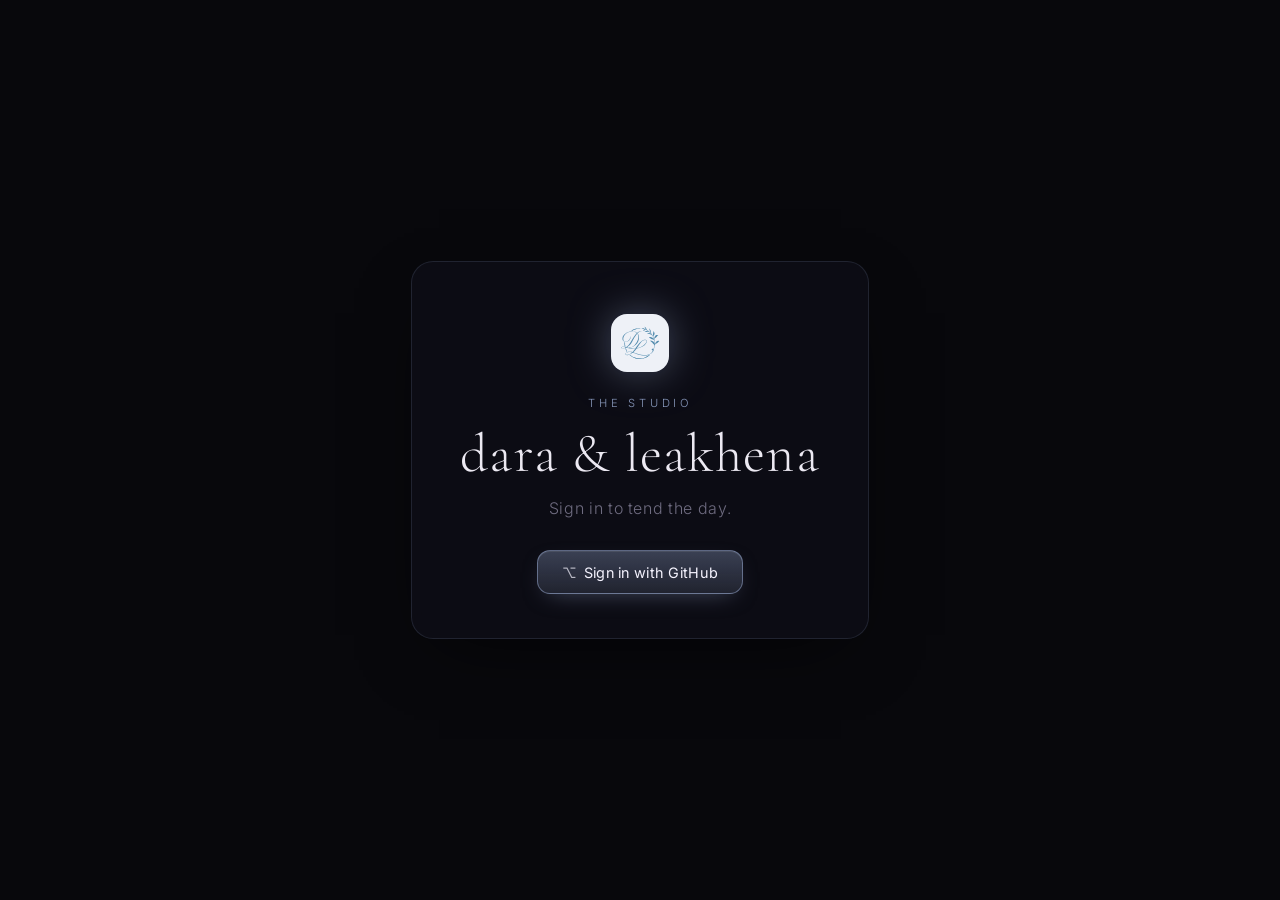
==== commit a24f544b: "Carry the couple's monogram through every surface - media/logo-icon.svg: fixed-colour (#558daf) stan" ====
--- a/studio/index.html
+++ b/studio/index.html
@@ -5,7 +5,7 @@
   <meta name="viewport" content="width=device-width, initial-scale=1.0, viewport-fit=cover" />
   <meta name="robots" content="noindex" />
   <title>Studio — Dara &amp; Leakhena</title>
-  <link rel="icon" href="data:image/svg+xml,<svg xmlns='http://www.w3.org/2000/svg' viewBox='0 0 100 100'><text y='0.9em' font-size='90'>♫</text></svg>" />
+  <link rel="icon" href="/media/logo-icon.svg" type="image/svg+xml">
   <link rel="preconnect" href="https://fonts.googleapis.com" />
   <link rel="preconnect" href="https://fonts.gstatic.com" crossorigin />
   <link href="https://fonts.googleapis.com/css2?family=Cormorant+Garamond:ital,wght@0,300;0,400;1,400&family=Inter:wght@300;400;500&display=swap" rel="stylesheet" />
@@ -28,7 +28,7 @@
   <!-- ===================== LOGIN ===================== -->
   <section id="login" class="login">
     <div class="login-card">
-      <div class="login-mark">✦</div>
+      <div class="login-mark"><img src="/media/logo-icon.svg" alt=""></div>
       <p class="eyebrow">the studio</p>
       <h1>dara &amp; leakhena</h1>
       <p class="login-sub">Sign in to tend the day.</p>
@@ -43,7 +43,7 @@
   <div id="app" class="app" hidden>
     <aside class="sidebar">
       <div class="brand">
-        <span class="brand-mark">✦</span>
+        <span class="brand-mark"><img src="/media/logo-icon.svg" alt=""></span>
         <span class="brand-name">dara &amp; leakhena<small>STUDIO</small></span>
       </div>
 
--- a/studio/studio.css
+++ b/studio/studio.css
@@ -571,3 +571,8 @@
   /* toast clears the tab bar */
   .toast { bottom: calc(72px + env(safe-area-inset-bottom, 0px)); width: max-content; max-width: calc(100vw - 2rem); }
 }
+
+/* The couple's real monogram in the mark tiles: soft paper tile,
+   logo contained (not cropped) — overrides the generic img rules. */
+.brand-mark, .login-mark { background: #eef1f7; }
+.brand-mark img, .login-mark img { object-fit: contain; padding: 15%; box-sizing: border-box; }
